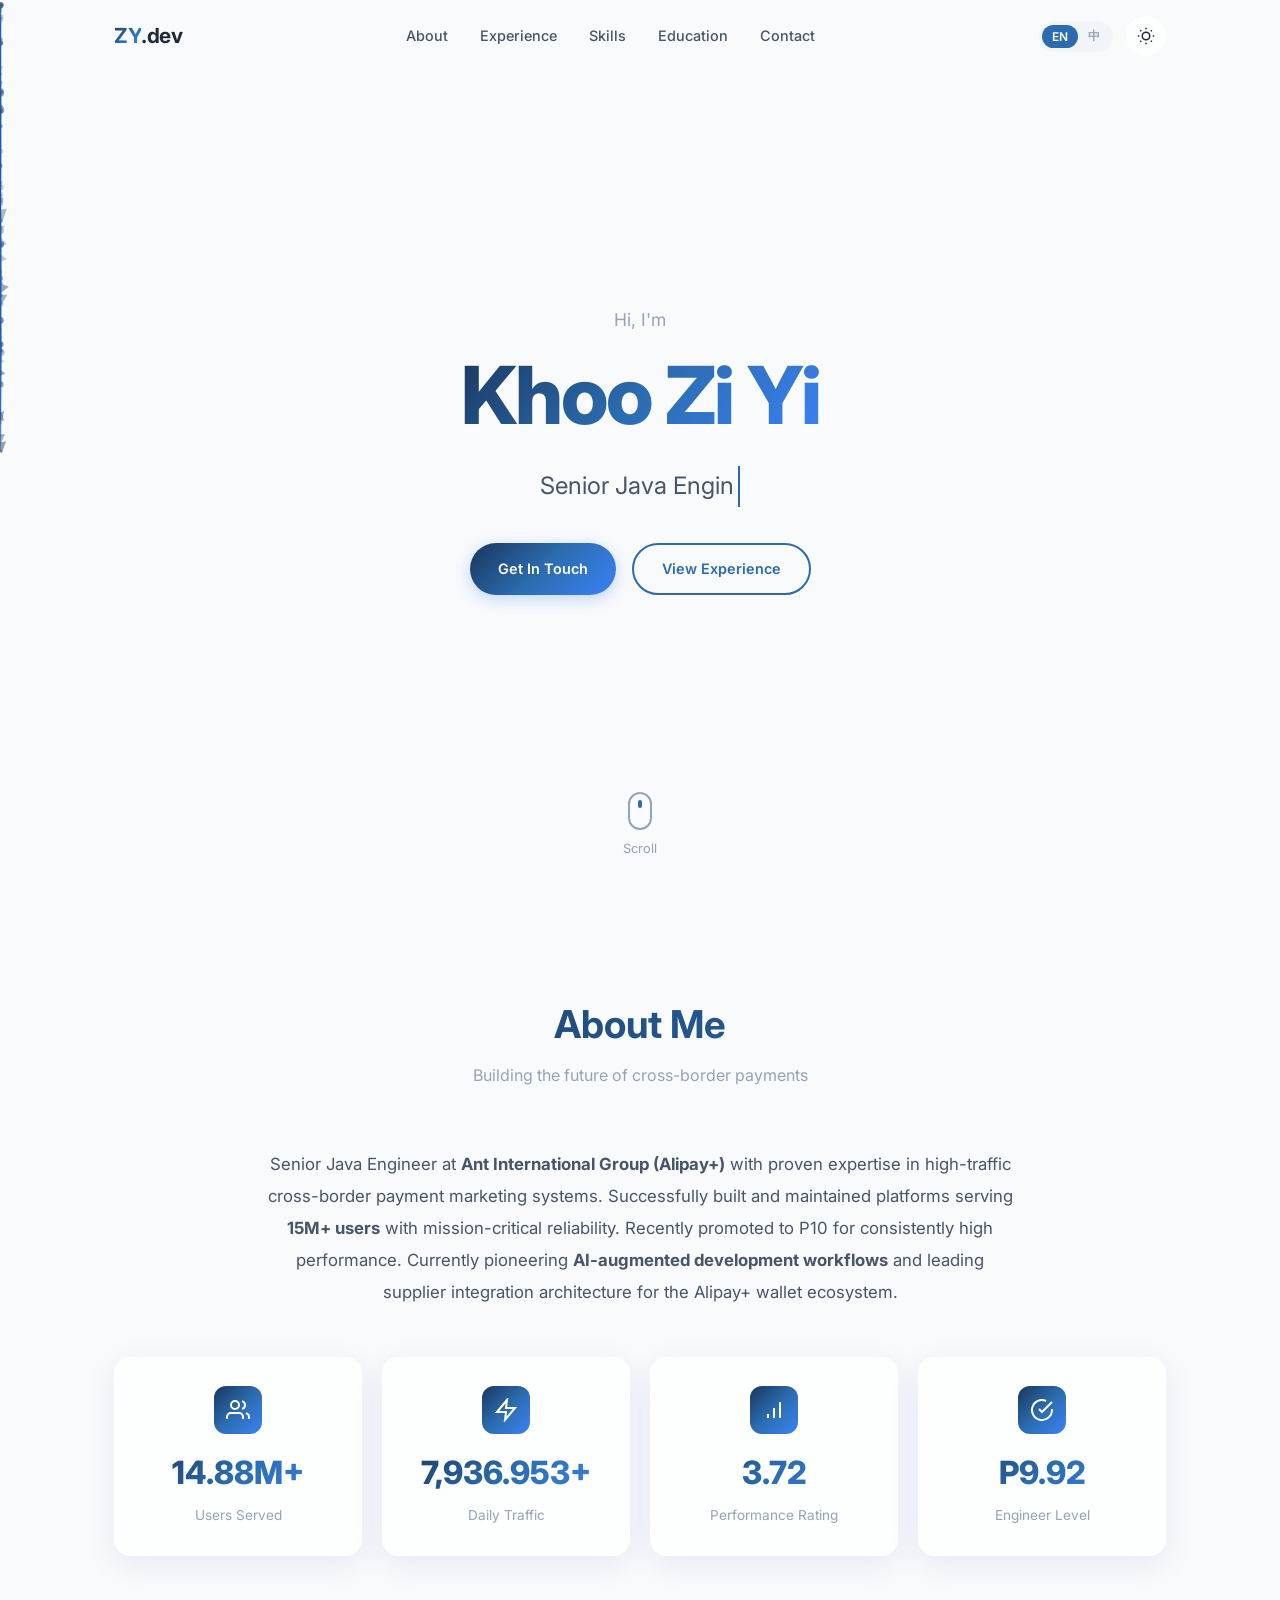
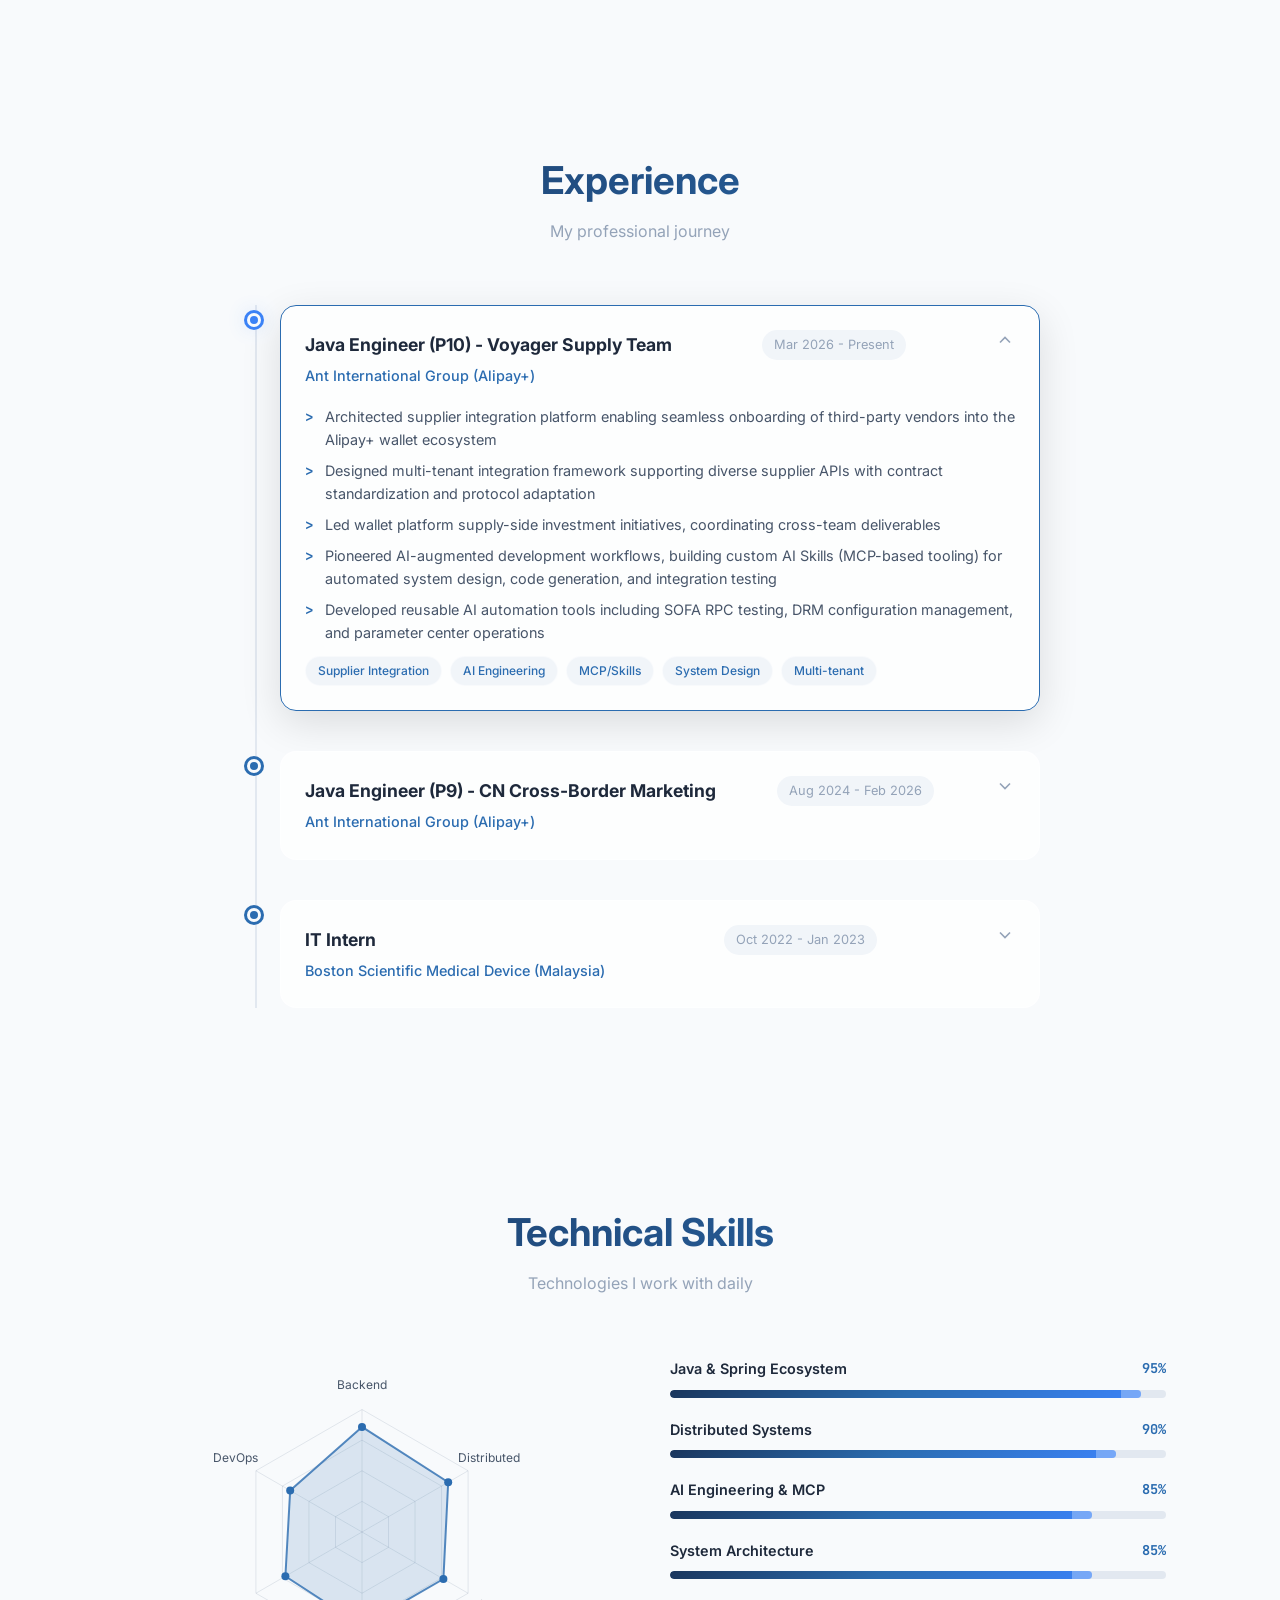
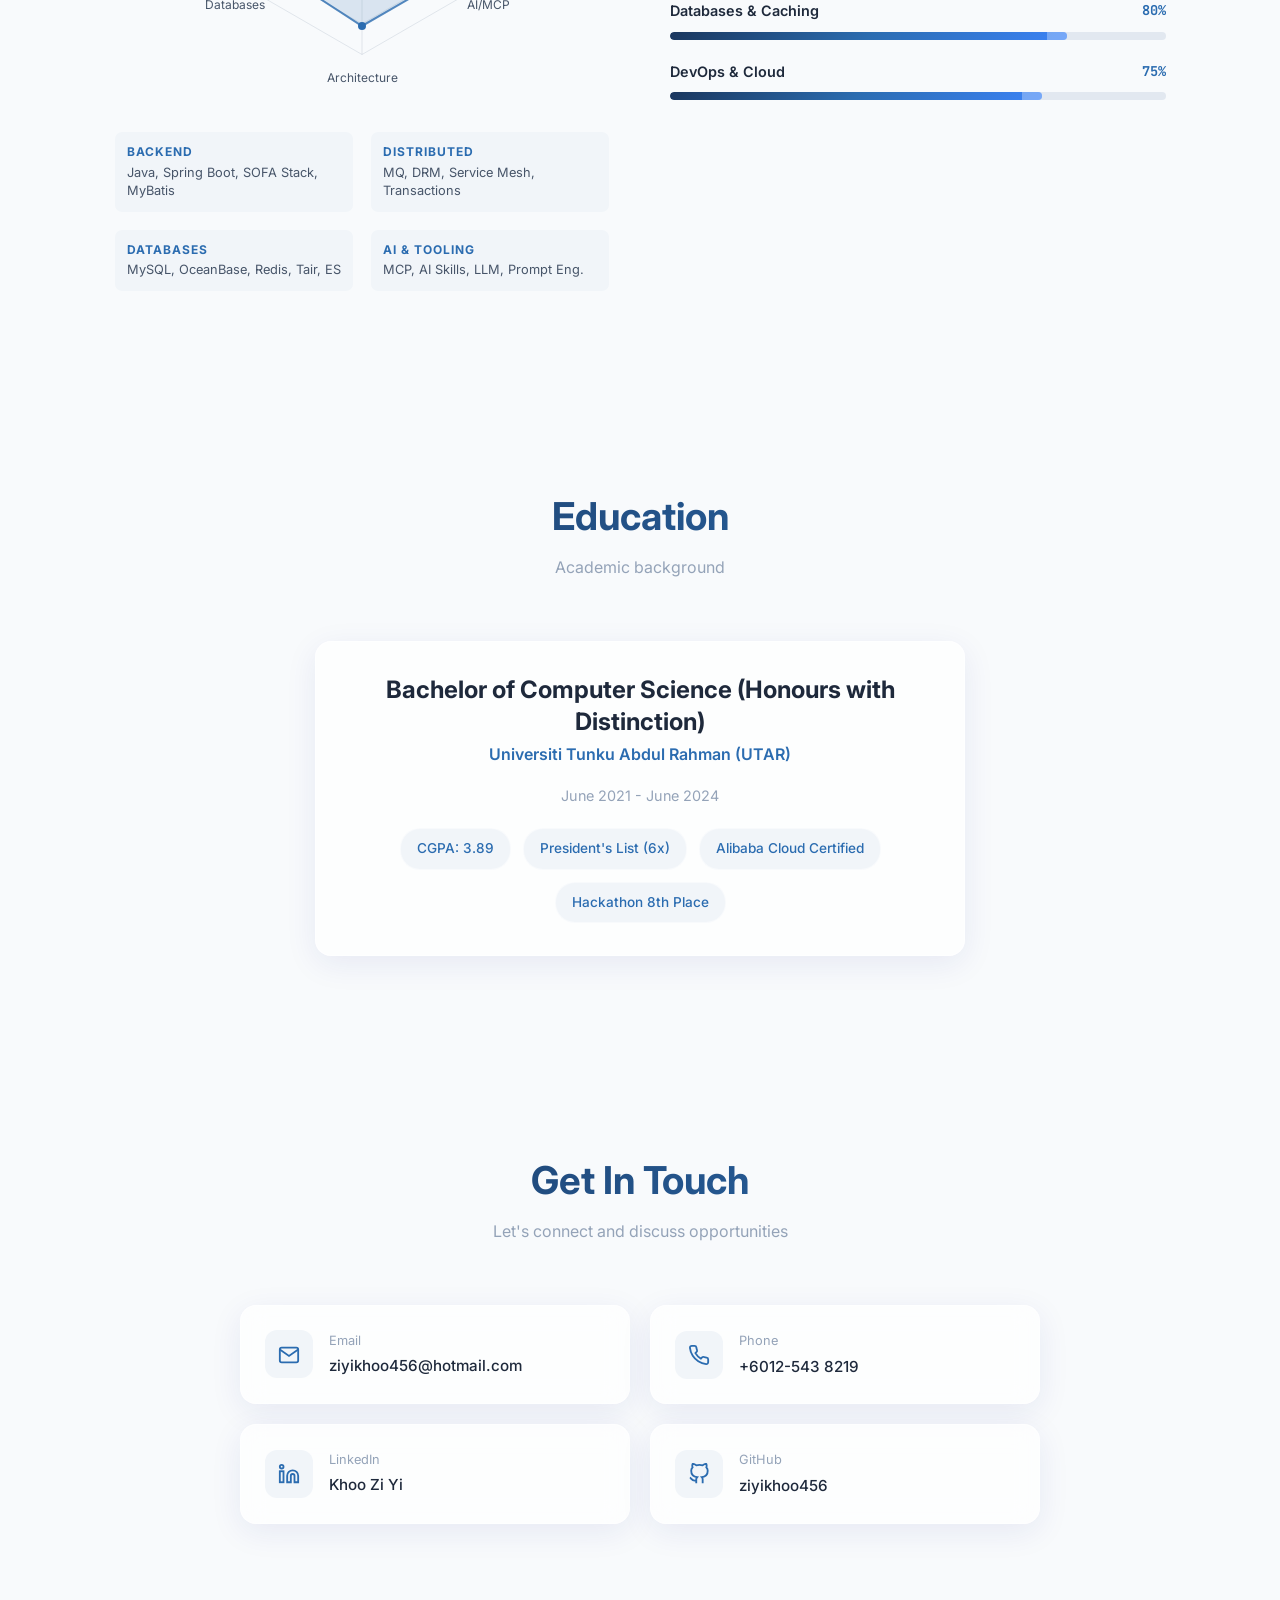
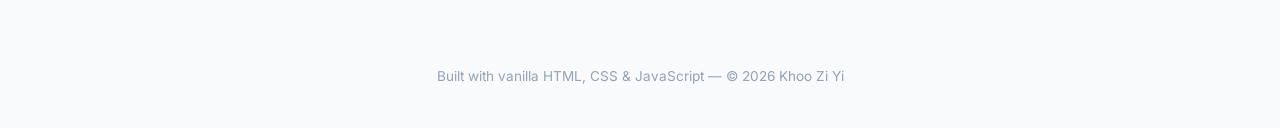
==== index.html @ 7436327e "Initial commit: Interactive portfolio website Fully interactive resume/portfolio site with particle " ====
<!DOCTYPE html>
<html lang="en" data-theme="light">
<head>
    <meta charset="UTF-8">
    <meta name="viewport" content="width=device-width, initial-scale=1.0">
    <meta name="description" content="Khoo Zi Yi - Senior Java Engineer at Ant International Group. Specializing in fintech, cross-border payments, and AI engineering.">
    <meta property="og:title" content="Khoo Zi Yi | Senior Java Engineer">
    <meta property="og:description" content="Portfolio - Fintech, Cross-Border Payments, AI Engineering">
    <title>Khoo Zi Yi | Senior Java Engineer</title>

    <!-- Fonts -->
    <link rel="preconnect" href="https://fonts.googleapis.com">
    <link rel="preconnect" href="https://fonts.gstatic.com" crossorigin>
    <link href="https://fonts.googleapis.com/css2?family=Inter:wght@300;400;500;600;700;800&family=JetBrains+Mono:wght@400;500;700&display=swap" rel="stylesheet">

    <!-- Favicon -->
    <link rel="icon" href="assets/favicon.svg" type="image/svg+xml">

    <!-- Styles -->
    <link rel="stylesheet" href="css/variables.css">
    <link rel="stylesheet" href="css/base.css">
    <link rel="stylesheet" href="css/animations.css">
    <link rel="stylesheet" href="css/layout.css">
    <link rel="stylesheet" href="css/components.css">
    <link rel="stylesheet" href="css/hero.css">
    <link rel="stylesheet" href="css/timeline.css">
    <link rel="stylesheet" href="css/skills.css">
</head>
<body>
    <!-- Navigation -->
    <nav class="nav" id="navbar">
        <div class="nav-inner">
            <a href="#" class="nav-logo"><span>ZY</span>.dev</a>

            <div class="nav-links" id="navLinks">
                <a href="#about" class="nav-link" data-i18n="nav.about">About</a>
                <a href="#experience" class="nav-link" data-i18n="nav.experience">Experience</a>
                <a href="#skills" class="nav-link" data-i18n="nav.skills">Skills</a>
                <a href="#education" class="nav-link" data-i18n="nav.education">Education</a>
                <a href="#contact" class="nav-link" data-i18n="nav.contact">Contact</a>
            </div>

            <div class="nav-controls">
                <!-- Language Toggle -->
                <div class="lang-toggle">
                    <button class="lang-btn active" data-lang="en">EN</button>
                    <button class="lang-btn" data-lang="cn">中</button>
                </div>

                <!-- Theme Toggle -->
                <button class="nav-toggle-btn" id="themeToggle" aria-label="Toggle theme">
                    <svg class="icon-sun" viewBox="0 0 24 24" fill="none" stroke="currentColor" stroke-width="2">
                        <circle cx="12" cy="12" r="5"/>
                        <path d="M12 1v2M12 21v2M4.22 4.22l1.42 1.42M18.36 18.36l1.42 1.42M1 12h2M21 12h2M4.22 19.78l1.42-1.42M18.36 5.64l1.42-1.42"/>
                    </svg>
                    <svg class="icon-moon" viewBox="0 0 24 24" fill="none" stroke="currentColor" stroke-width="2" style="display:none;">
                        <path d="M21 12.79A9 9 0 1 1 11.21 3 7 7 0 0 0 21 12.79z"/>
                    </svg>
                </button>

                <!-- Hamburger -->
                <div class="hamburger" id="hamburger">
                    <span></span>
                    <span></span>
                    <span></span>
                </div>
            </div>
        </div>
    </nav>

    <!-- Mobile Navigation -->
    <div class="mobile-nav" id="mobileNav">
        <a href="#about" class="nav-link" data-i18n="nav.about">About</a>
        <a href="#experience" class="nav-link" data-i18n="nav.experience">Experience</a>
        <a href="#skills" class="nav-link" data-i18n="nav.skills">Skills</a>
        <a href="#education" class="nav-link" data-i18n="nav.education">Education</a>
        <a href="#contact" class="nav-link" data-i18n="nav.contact">Contact</a>
    </div>

    <!-- Hero Section -->
    <section class="hero" id="hero">
        <canvas class="hero-canvas" id="particleCanvas"></canvas>
        <div class="hero-content">
            <p class="hero-greeting" data-i18n="hero.greeting">Hi, I'm</p>
            <h1 class="hero-name" data-i18n="hero.name">Khoo Zi Yi</h1>
            <div class="hero-typing-container">
                <span class="hero-typing" id="typingText"></span>
            </div>
            <div class="hero-cta">
                <a href="#contact" class="btn btn-primary" data-i18n="hero.cta1">Get In Touch</a>
                <a href="#experience" class="btn btn-outline" data-i18n="hero.cta2">View Experience</a>
            </div>
        </div>
        <div class="hero-scroll-indicator">
            <div class="scroll-mouse"></div>
            <span data-i18n="hero.scroll">Scroll</span>
        </div>
    </section>

    <!-- About Section -->
    <section class="section" id="about">
        <div class="container">
            <div class="section-header" data-reveal="fade-up">
                <h2 class="section-title" data-i18n="about.title">About Me</h2>
                <p class="section-subtitle" data-i18n="about.subtitle">Building the future of cross-border payments</p>
            </div>

            <div data-reveal="fade-up" data-reveal-delay="200">
                <p class="summary-text" style="text-align:center; max-width:750px; margin:0 auto 48px; font-size:1.05rem; line-height:1.9;" data-i18n-html="about.summary">
                    Senior Java Engineer at <strong>Ant International Group (Alipay+)</strong> with proven expertise in high-traffic cross-border payment marketing systems. Successfully built and maintained platforms serving <strong>15M+ users</strong> with mission-critical reliability. Recently promoted to P10 for consistently high performance. Currently pioneering <strong>AI-augmented development workflows</strong> and leading supplier integration architecture for the Alipay+ wallet ecosystem.
                </p>
            </div>

            <!-- Counter Cards -->
            <div style="display:grid; grid-template-columns: repeat(auto-fit, minmax(200px, 1fr)); gap:20px;">
                <div class="glass-card counter-card" data-reveal="scale" data-reveal-delay="100">
                    <div class="counter-icon">
                        <svg viewBox="0 0 24 24" fill="none" stroke="currentColor" stroke-width="2"><path d="M17 21v-2a4 4 0 0 0-4-4H5a4 4 0 0 0-4 4v2"/><circle cx="9" cy="7" r="4"/><path d="M23 21v-2a4 4 0 0 0-3-3.87"/><path d="M16 3.13a4 4 0 0 1 0 7.75"/></svg>
                    </div>
                    <div class="counter-value" data-count-to="15" data-count-suffix="M+">0</div>
                    <div class="counter-label" data-i18n="about.counter1">Users Served</div>
                </div>

                <div class="glass-card counter-card" data-reveal="scale" data-reveal-delay="200">
                    <div class="counter-icon">
                        <svg viewBox="0 0 24 24" fill="none" stroke="currentColor" stroke-width="2"><path d="M13 2L3 14h9l-1 8 10-12h-9l1-8z"/></svg>
                    </div>
                    <div class="counter-value" data-count-to="8000" data-count-suffix="+">0</div>
                    <div class="counter-label" data-i18n="about.counter2">Daily Traffic</div>
                </div>

                <div class="glass-card counter-card" data-reveal="scale" data-reveal-delay="300">
                    <div class="counter-icon">
                        <svg viewBox="0 0 24 24" fill="none" stroke="currentColor" stroke-width="2"><path d="M12 20V10"/><path d="M18 20V4"/><path d="M6 20v-4"/></svg>
                    </div>
                    <div class="counter-value" data-count-to="3.75" data-count-suffix="">0</div>
                    <div class="counter-label" data-i18n="about.counter3">Performance Rating</div>
                </div>

                <div class="glass-card counter-card" data-reveal="scale" data-reveal-delay="400">
                    <div class="counter-icon">
                        <svg viewBox="0 0 24 24" fill="none" stroke="currentColor" stroke-width="2"><path d="M22 11.08V12a10 10 0 1 1-5.93-9.14"/><polyline points="22 4 12 14.01 9 11.01"/></svg>
                    </div>
                    <div class="counter-value" data-count-to="10" data-count-suffix="" data-count-prefix="P">0</div>
                    <div class="counter-label" data-i18n="about.counter4">Engineer Level</div>
                </div>
            </div>
        </div>
    </section>

    <!-- Experience Section -->
    <section class="section" id="experience">
        <div class="container">
            <div class="section-header" data-reveal="fade-up">
                <h2 class="section-title" data-i18n="exp.title">Experience</h2>
                <p class="section-subtitle" data-i18n="exp.subtitle">My professional journey</p>
            </div>

            <div class="timeline" data-reveal="fade-up" data-reveal-delay="200">
                <!-- Current Role -->
                <div class="timeline-item current">
                    <div class="timeline-dot"></div>
                    <div class="timeline-card">
                        <div class="timeline-header">
                            <div>
                                <div class="timeline-role" data-i18n="exp.role1.title">Java Engineer (P10) - Voyager Supply Team</div>
                                <div class="timeline-company">Ant International Group (Alipay+)</div>
                            </div>
                            <span class="timeline-date" data-i18n="exp.role1.date">Mar 2026 - Present</span>
                            <svg class="timeline-expand-icon" width="20" height="20" viewBox="0 0 24 24" fill="none" stroke="currentColor" stroke-width="2"><polyline points="6 9 12 15 18 9"/></svg>
                        </div>
                        <div class="timeline-details">
                            <ul data-i18n-html="exp.role1.details">
                                <li>Architected supplier integration platform enabling seamless onboarding of third-party vendors into the Alipay+ wallet ecosystem</li>
                                <li>Designed multi-tenant integration framework supporting diverse supplier APIs with contract standardization and protocol adaptation</li>
                                <li>Led wallet platform supply-side investment initiatives, coordinating cross-team deliverables</li>
                                <li>Pioneered AI-augmented development workflows, building custom AI Skills (MCP-based tooling) for automated system design, code generation, and integration testing</li>
                                <li>Developed reusable AI automation tools including SOFA RPC testing, DRM configuration management, and parameter center operations</li>
                            </ul>
                            <div class="tags-container">
                                <span class="tag">Supplier Integration</span>
                                <span class="tag">AI Engineering</span>
                                <span class="tag">MCP/Skills</span>
                                <span class="tag">System Design</span>
                                <span class="tag">Multi-tenant</span>
                            </div>
                        </div>
                    </div>
                </div>

                <!-- Previous Role -->
                <div class="timeline-item">
                    <div class="timeline-dot"></div>
                    <div class="timeline-card">
                        <div class="timeline-header">
                            <div>
                                <div class="timeline-role" data-i18n="exp.role2.title">Java Engineer (P9) - CN Cross-Border Marketing</div>
                                <div class="timeline-company">Ant International Group (Alipay+)</div>
                            </div>
                            <span class="timeline-date" data-i18n="exp.role2.date">Aug 2024 - Feb 2026</span>
                            <svg class="timeline-expand-icon" width="20" height="20" viewBox="0 0 24 24" fill="none" stroke="currentColor" stroke-width="2"><polyline points="6 9 12 15 18 9"/></svg>
                        </div>
                        <div class="timeline-details">
                            <ul data-i18n-html="exp.role2.details">
                                <li>Built high-traffic cross-border marketing platform serving 15M+ Chinese outbound users with 8,000+ daily traffic</li>
                                <li>Owned end-to-end delivery of per-transaction discount campaigns including referral programs, promotional lottery events, and cumulative spending promotions</li>
                                <li>Designed viral referral system enabling user-to-user invitation with real-time reward distribution and anti-fraud validation</li>
                                <li>Developed campaign management platform for large-scale promotional events (Double 11, CNY) with high concurrency and graceful degradation</li>
                                <li>Built intelligent marketing push system with user segmentation, timing optimization, and A/B testing</li>
                                <li>Achieved performance ratings of 3.5 (2024) and 3.75 (2025), resulting in promotion from P9 to P10</li>
                            </ul>
                            <div class="tags-container">
                                <span class="tag">Cross-Border Payments</span>
                                <span class="tag">Marketing Platform</span>
                                <span class="tag">High Concurrency</span>
                                <span class="tag">Campaign Systems</span>
                                <span class="tag">Push Notification</span>
                            </div>
                        </div>
                    </div>
                </div>

                <!-- Internship -->
                <div class="timeline-item">
                    <div class="timeline-dot"></div>
                    <div class="timeline-card">
                        <div class="timeline-header">
                            <div>
                                <div class="timeline-role" data-i18n="exp.role3.title">IT Intern</div>
                                <div class="timeline-company">Boston Scientific Medical Device (Malaysia)</div>
                            </div>
                            <span class="timeline-date" data-i18n="exp.role3.date">Oct 2022 - Jan 2023</span>
                            <svg class="timeline-expand-icon" width="20" height="20" viewBox="0 0 24 24" fill="none" stroke="currentColor" stroke-width="2"><polyline points="6 9 12 15 18 9"/></svg>
                        </div>
                        <div class="timeline-details">
                            <ul data-i18n-html="exp.role3.details">
                                <li>Conducted WiFi Onsite survey, delivering project 50% ahead of schedule</li>
                                <li>Developed 3 Power Apps (Referral, Survey, Request Tracking) improving operational efficiency by 20-30%</li>
                                <li>Built SharePoint site for Finance department, reducing processing time by 30%</li>
                            </ul>
                            <div class="tags-container">
                                <span class="tag">Power Apps</span>
                                <span class="tag">SharePoint</span>
                                <span class="tag">IT Infrastructure</span>
                            </div>
                        </div>
                    </div>
                </div>
            </div>
        </div>
    </section>

    <!-- Skills Section -->
    <section class="section" id="skills">
        <div class="container">
            <div class="section-header" data-reveal="fade-up">
                <h2 class="section-title" data-i18n="skills.title">Technical Skills</h2>
                <p class="section-subtitle" data-i18n="skills.subtitle">Technologies I work with daily</p>
            </div>

            <div class="skills-container">
                <!-- Radar Chart -->
                <div class="radar-chart-container" data-reveal="fade-right">
                    <canvas class="radar-canvas" id="radarChart"></canvas>
                    <div class="skill-categories">
                        <div class="skill-cat">
                            <h4 data-i18n="skills.cat1.title">Backend</h4>
                            <p data-i18n="skills.cat1.desc">Java, Spring Boot, SOFA Stack, MyBatis</p>
                        </div>
                        <div class="skill-cat">
                            <h4 data-i18n="skills.cat2.title">Distributed</h4>
                            <p data-i18n="skills.cat2.desc">MQ, DRM, Service Mesh, Transactions</p>
                        </div>
                        <div class="skill-cat">
                            <h4 data-i18n="skills.cat3.title">Databases</h4>
                            <p data-i18n="skills.cat3.desc">MySQL, OceanBase, Redis, Tair, ES</p>
                        </div>
                        <div class="skill-cat">
                            <h4 data-i18n="skills.cat4.title">AI & Tooling</h4>
                            <p data-i18n="skills.cat4.desc">MCP, AI Skills, LLM, Prompt Eng.</p>
                        </div>
                    </div>
                </div>

                <!-- Progress Bars -->
                <div class="skills-bars" data-reveal="fade-left">
                    <div class="skill-bar-item">
                        <div class="skill-bar-header">
                            <span class="skill-bar-name" data-i18n="skills.bar1">Java & Spring Ecosystem</span>
                            <span class="skill-bar-percent">95%</span>
                        </div>
                        <div class="skill-bar-track">
                            <div class="skill-bar-fill" data-width="95"></div>
                        </div>
                    </div>
                    <div class="skill-bar-item">
                        <div class="skill-bar-header">
                            <span class="skill-bar-name" data-i18n="skills.bar2">Distributed Systems</span>
                            <span class="skill-bar-percent">90%</span>
                        </div>
                        <div class="skill-bar-track">
                            <div class="skill-bar-fill" data-width="90"></div>
                        </div>
                    </div>
                    <div class="skill-bar-item">
                        <div class="skill-bar-header">
                            <span class="skill-bar-name" data-i18n="skills.bar3">AI Engineering & MCP</span>
                            <span class="skill-bar-percent">85%</span>
                        </div>
                        <div class="skill-bar-track">
                            <div class="skill-bar-fill" data-width="85"></div>
                        </div>
                    </div>
                    <div class="skill-bar-item">
                        <div class="skill-bar-header">
                            <span class="skill-bar-name" data-i18n="skills.bar4">System Architecture</span>
                            <span class="skill-bar-percent">85%</span>
                        </div>
                        <div class="skill-bar-track">
                            <div class="skill-bar-fill" data-width="85"></div>
                        </div>
                    </div>
                    <div class="skill-bar-item">
                        <div class="skill-bar-header">
                            <span class="skill-bar-name" data-i18n="skills.bar5">Databases & Caching</span>
                            <span class="skill-bar-percent">80%</span>
                        </div>
                        <div class="skill-bar-track">
                            <div class="skill-bar-fill" data-width="80"></div>
                        </div>
                    </div>
                    <div class="skill-bar-item">
                        <div class="skill-bar-header">
                            <span class="skill-bar-name" data-i18n="skills.bar6">DevOps & Cloud</span>
                            <span class="skill-bar-percent">75%</span>
                        </div>
                        <div class="skill-bar-track">
                            <div class="skill-bar-fill" data-width="75"></div>
                        </div>
                    </div>
                </div>
            </div>
        </div>
    </section>

    <!-- Education Section -->
    <section class="section" id="education">
        <div class="container">
            <div class="section-header" data-reveal="fade-up">
                <h2 class="section-title" data-i18n="edu.title">Education</h2>
                <p class="section-subtitle" data-i18n="edu.subtitle">Academic background</p>
            </div>

            <div style="max-width:650px; margin:0 auto;" data-reveal="scale" data-reveal-delay="200">
                <div class="glass-card" style="text-align:center;">
                    <h3 style="margin-bottom:4px;" data-i18n="edu.degree">Bachelor of Computer Science (Honours with Distinction)</h3>
                    <p style="color:var(--accent-2); font-weight:600; margin-bottom:16px;" data-i18n="edu.university">Universiti Tunku Abdul Rahman (UTAR)</p>
                    <p style="color:var(--text-muted); font-size:0.9rem; margin-bottom:20px;" data-i18n="edu.duration">June 2021 - June 2024</p>

                    <div style="display:flex; flex-wrap:wrap; gap:12px; justify-content:center;">
                        <div class="tag" style="padding:8px 16px; font-size:0.85rem;">CGPA: 3.89</div>
                        <div class="tag" style="padding:8px 16px; font-size:0.85rem;" data-i18n="edu.badge1">President's List (6x)</div>
                        <div class="tag" style="padding:8px 16px; font-size:0.85rem;" data-i18n="edu.badge2">Alibaba Cloud Certified</div>
                        <div class="tag" style="padding:8px 16px; font-size:0.85rem;" data-i18n="edu.badge3">Hackathon 8th Place</div>
                    </div>
                </div>
            </div>
        </div>
    </section>

    <!-- Contact Section -->
    <section class="section" id="contact">
        <div class="container">
            <div class="section-header" data-reveal="fade-up">
                <h2 class="section-title" data-i18n="contact.title">Get In Touch</h2>
                <p class="section-subtitle" data-i18n="contact.subtitle">Let's connect and discuss opportunities</p>
            </div>

            <div style="display:grid; grid-template-columns: repeat(auto-fit, minmax(260px, 1fr)); gap:20px; max-width:800px; margin:0 auto;">
                <a href="mailto:ziyikhoo456@hotmail.com" class="glass-card contact-card" data-reveal="fade-up" data-reveal-delay="100">
                    <div class="contact-icon">
                        <svg viewBox="0 0 24 24" fill="none" stroke="currentColor" stroke-width="2" width="22" height="22"><path d="M4 4h16c1.1 0 2 .9 2 2v12c0 1.1-.9 2-2 2H4c-1.1 0-2-.9-2-2V6c0-1.1.9-2 2-2z"/><polyline points="22,6 12,13 2,6"/></svg>
                    </div>
                    <div>
                        <div class="contact-label" data-i18n="contact.email.label">Email</div>
                        <div class="contact-value">ziyikhoo456@hotmail.com</div>
                    </div>
                </a>

                <a href="tel:+60125438219" class="glass-card contact-card" data-reveal="fade-up" data-reveal-delay="200">
                    <div class="contact-icon">
                        <svg viewBox="0 0 24 24" fill="none" stroke="currentColor" stroke-width="2" width="22" height="22"><path d="M22 16.92v3a2 2 0 0 1-2.18 2 19.79 19.79 0 0 1-8.63-3.07 19.5 19.5 0 0 1-6-6 19.79 19.79 0 0 1-3.07-8.67A2 2 0 0 1 4.11 2h3a2 2 0 0 1 2 1.72 12.84 12.84 0 0 0 .7 2.81 2 2 0 0 1-.45 2.11L8.09 9.91a16 16 0 0 0 6 6l1.27-1.27a2 2 0 0 1 2.11-.45 12.84 12.84 0 0 0 2.81.7A2 2 0 0 1 22 16.92z"/></svg>
                    </div>
                    <div>
                        <div class="contact-label" data-i18n="contact.phone.label">Phone</div>
                        <div class="contact-value">+6012-543 8219</div>
                    </div>
                </a>

                <a href="https://www.linkedin.com/in/khoo-zi-yi-710572249" target="_blank" class="glass-card contact-card" data-reveal="fade-up" data-reveal-delay="300">
                    <div class="contact-icon">
                        <svg viewBox="0 0 24 24" fill="none" stroke="currentColor" stroke-width="2" width="22" height="22"><path d="M16 8a6 6 0 0 1 6 6v7h-4v-7a2 2 0 0 0-2-2 2 2 0 0 0-2 2v7h-4v-7a6 6 0 0 1 6-6z"/><rect x="2" y="9" width="4" height="12"/><circle cx="4" cy="4" r="2"/></svg>
                    </div>
                    <div>
                        <div class="contact-label">LinkedIn</div>
                        <div class="contact-value">Khoo Zi Yi</div>
                    </div>
                </a>

                <a href="https://github.com/ziyikhoo456" target="_blank" class="glass-card contact-card" data-reveal="fade-up" data-reveal-delay="400">
                    <div class="contact-icon">
                        <svg viewBox="0 0 24 24" fill="none" stroke="currentColor" stroke-width="2" width="22" height="22"><path d="M9 19c-5 1.5-5-2.5-7-3m14 6v-3.87a3.37 3.37 0 0 0-.94-2.61c3.14-.35 6.44-1.54 6.44-7A5.44 5.44 0 0 0 20 4.77 5.07 5.07 0 0 0 19.91 1S18.73.65 16 2.48a13.38 13.38 0 0 0-7 0C6.27.65 5.09 1 5.09 1A5.07 5.07 0 0 0 5 4.77a5.44 5.44 0 0 0-1.5 3.78c0 5.42 3.3 6.61 6.44 7A3.37 3.37 0 0 0 9 18.13V22"/></svg>
                    </div>
                    <div>
                        <div class="contact-label">GitHub</div>
                        <div class="contact-value">ziyikhoo456</div>
                    </div>
                </a>
            </div>
        </div>
    </section>

    <!-- Footer -->
    <footer style="text-align:center; padding:40px 20px; border-top:1px solid var(--glass-border);">
        <p style="font-size:0.85rem; color:var(--text-muted);">
            <span data-i18n="footer.built">Built with vanilla HTML, CSS & JavaScript</span> &mdash; <span data-i18n="footer.copy">&copy; 2026 Khoo Zi Yi</span>
        </p>
    </footer>

    <!-- Scripts -->
    <script type="module" src="js/app.js"></script>
</body>
</html>
---- css/variables.css ----
:root {
  /* Light Theme (default) */
  --bg-primary: #f8fafc;
  --bg-secondary: #ffffff;
  --bg-tertiary: #f1f5f9;
  --text-primary: #1e293b;
  --text-secondary: #475569;
  --text-muted: #94a3b8;
  --accent-1: #1a365d;
  --accent-2: #2b6cb0;
  --accent-3: #3b82f6;
  --accent-gradient: linear-gradient(135deg, #1a365d 0%, #2b6cb0 50%, #3b82f6 100%);
  --accent-glow: rgba(59, 130, 246, 0.3);

  /* Glassmorphism */
  --glass-bg: rgba(255, 255, 255, 0.7);
  --glass-border: rgba(255, 255, 255, 0.5);
  --glass-blur: 12px;
  --glass-shadow: 0 8px 32px rgba(31, 38, 135, 0.08);

  /* Shadows */
  --shadow-sm: 0 1px 3px rgba(0, 0, 0, 0.06);
  --shadow-md: 0 4px 12px rgba(0, 0, 0, 0.08);
  --shadow-lg: 0 12px 40px rgba(0, 0, 0, 0.12);
  --shadow-xl: 0 20px 60px rgba(0, 0, 0, 0.15);

  /* Particles */
  --particle-color: rgba(26, 54, 93, 0.6);
  --particle-line: rgba(43, 108, 176, 0.15);

  /* Spacing */
  --section-padding: 100px;
  --container-width: 1100px;
  --card-radius: 16px;
  --border-radius-sm: 8px;
  --border-radius-lg: 24px;

  /* Typography */
  --font-heading: 'Inter', -apple-system, BlinkMacSystemFont, 'Segoe UI', sans-serif;
  --font-body: 'Inter', -apple-system, BlinkMacSystemFont, 'Segoe UI', sans-serif;
  --font-mono: 'JetBrains Mono', 'Fira Code', monospace;

  /* Transitions */
  --transition-fast: 0.2s ease;
  --transition-normal: 0.3s ease;
  --transition-slow: 0.5s ease;
  --transition-theme: 0.4s cubic-bezier(0.4, 0, 0.2, 1);

  /* Timeline */
  --timeline-line: #e2e8f0;
  --timeline-dot: #2b6cb0;
  --timeline-dot-active: #3b82f6;

  /* Progress bars */
  --bar-bg: #e2e8f0;
  --bar-fill: var(--accent-gradient);
}

[data-theme="dark"] {
  --bg-primary: #0f172a;
  --bg-secondary: #1e293b;
  --bg-tertiary: #334155;
  --text-primary: #f1f5f9;
  --text-secondary: #cbd5e1;
  --text-muted: #64748b;
  --accent-1: #38bdf8;
  --accent-2: #7dd3fc;
  --accent-3: #0ea5e9;
  --accent-gradient: linear-gradient(135deg, #0ea5e9 0%, #38bdf8 50%, #7dd3fc 100%);
  --accent-glow: rgba(56, 189, 248, 0.3);

  /* Glassmorphism - Dark */
  --glass-bg: rgba(30, 41, 59, 0.7);
  --glass-border: rgba(56, 189, 248, 0.15);
  --glass-shadow: 0 8px 32px rgba(0, 0, 0, 0.3);

  /* Shadows - Dark */
  --shadow-sm: 0 1px 3px rgba(0, 0, 0, 0.2);
  --shadow-md: 0 4px 12px rgba(0, 0, 0, 0.3);
  --shadow-lg: 0 12px 40px rgba(0, 0, 0, 0.4);
  --shadow-xl: 0 20px 60px rgba(0, 0, 0, 0.5);

  /* Particles - Dark */
  --particle-color: rgba(56, 189, 248, 0.6);
  --particle-line: rgba(125, 211, 252, 0.12);

  /* Timeline - Dark */
  --timeline-line: #334155;
  --timeline-dot: #38bdf8;
  --timeline-dot-active: #7dd3fc;

  /* Progress bars - Dark */
  --bar-bg: #334155;
}
---- css/base.css ----
/* Reset */
*,
*::before,
*::after {
  margin: 0;
  padding: 0;
  box-sizing: border-box;
}

html {
  scroll-behavior: smooth;
  font-size: 16px;
}

body {
  font-family: var(--font-body);
  background-color: var(--bg-primary);
  color: var(--text-primary);
  line-height: 1.7;
  overflow-x: hidden;
  transition: background-color var(--transition-theme), color var(--transition-theme);
}

a {
  color: var(--accent-2);
  text-decoration: none;
  transition: color var(--transition-fast);
}

a:hover {
  color: var(--accent-3);
}

img {
  max-width: 100%;
  height: auto;
  display: block;
}

button {
  cursor: pointer;
  border: none;
  background: none;
  font-family: inherit;
  font-size: inherit;
}

ul, ol {
  list-style: none;
}

/* Typography */
h1, h2, h3, h4, h5, h6 {
  font-family: var(--font-heading);
  font-weight: 700;
  line-height: 1.3;
  color: var(--text-primary);
  transition: color var(--transition-theme);
}

h1 { font-size: clamp(2.5rem, 5vw, 4rem); }
h2 { font-size: clamp(1.8rem, 3vw, 2.5rem); }
h3 { font-size: clamp(1.2rem, 2vw, 1.5rem); }
h4 { font-size: 1.1rem; }

p {
  color: var(--text-secondary);
  transition: color var(--transition-theme);
}

/* Utilities */
.container {
  width: 100%;
  max-width: var(--container-width);
  margin: 0 auto;
  padding: 0 24px;
}

.section {
  padding: var(--section-padding) 0;
  position: relative;
}

.section-header {
  text-align: center;
  margin-bottom: 60px;
}

.section-title {
  font-size: clamp(1.8rem, 3vw, 2.5rem);
  margin-bottom: 12px;
  background: var(--accent-gradient);
  -webkit-background-clip: text;
  -webkit-text-fill-color: transparent;
  background-clip: text;
}

.section-subtitle {
  font-size: 1rem;
  color: var(--text-muted);
}

.highlight {
  color: var(--accent-2);
  font-weight: 600;
}

/* Selection */
::selection {
  background: var(--accent-3);
  color: #ffffff;
}

/* Scrollbar */
::-webkit-scrollbar {
  width: 8px;
}

::-webkit-scrollbar-track {
  background: var(--bg-primary);
}

::-webkit-scrollbar-thumb {
  background: var(--accent-2);
  border-radius: 4px;
}

::-webkit-scrollbar-thumb:hover {
  background: var(--accent-3);
}

/* Reduced motion */
@media (prefers-reduced-motion: reduce) {
  *,
  *::before,
  *::after {
    animation-duration: 0.01ms !important;
    animation-iteration-count: 1 !important;
    transition-duration: 0.01ms !important;
  }

  html {
    scroll-behavior: auto;
  }
}
---- css/animations.css ----
/* Scroll Reveal Base States */
[data-reveal] {
  opacity: 0;
  transition: opacity 0.8s ease, transform 0.8s ease, filter 0.8s ease;
}

[data-reveal="fade-up"] {
  transform: translateY(40px);
}

[data-reveal="fade-down"] {
  transform: translateY(-40px);
}

[data-reveal="fade-left"] {
  transform: translateX(-40px);
}

[data-reveal="fade-right"] {
  transform: translateX(40px);
}

[data-reveal="scale"] {
  transform: scale(0.9);
}

[data-reveal="blur-in"] {
  filter: blur(8px);
  transform: scale(0.95);
}

/* Revealed State */
[data-reveal].revealed {
  opacity: 1;
  transform: translateY(0) translateX(0) scale(1);
  filter: blur(0);
}

/* Stagger delays */
[data-reveal-delay="100"] { transition-delay: 0.1s; }
[data-reveal-delay="200"] { transition-delay: 0.2s; }
[data-reveal-delay="300"] { transition-delay: 0.3s; }
[data-reveal-delay="400"] { transition-delay: 0.4s; }
[data-reveal-delay="500"] { transition-delay: 0.5s; }
[data-reveal-delay="600"] { transition-delay: 0.6s; }

/* Gradient text shimmer for section titles */
@keyframes gradient-shift {
  0% { background-position: 0% 50%; }
  50% { background-position: 100% 50%; }
  100% { background-position: 0% 50%; }
}

.section-title {
  background-size: 200% auto;
  animation: gradient-shift 4s ease infinite;
}

/* Float animation for decorative elements */
@keyframes float-slow {
  0%, 100% { transform: translateY(0px) rotate(0deg); }
  33% { transform: translateY(-10px) rotate(1deg); }
  66% { transform: translateY(5px) rotate(-1deg); }
}

/* Glow pulse */
@keyframes glow-pulse {
  0%, 100% { box-shadow: 0 0 20px var(--accent-glow); }
  50% { box-shadow: 0 0 40px var(--accent-glow), 0 0 60px var(--accent-glow); }
}

/* Slide in from sides */
@keyframes slide-in-left {
  from { transform: translateX(-100%); opacity: 0; }
  to { transform: translateX(0); opacity: 1; }
}

@keyframes slide-in-right {
  from { transform: translateX(100%); opacity: 0; }
  to { transform: translateX(0); opacity: 1; }
}

/* Counter number animation helper */
@keyframes count-up {
  from { opacity: 0; transform: translateY(10px); }
  to { opacity: 1; transform: translateY(0); }
}
---- css/layout.css ----
/* Navigation */
.nav {
  position: fixed;
  top: 0;
  left: 0;
  right: 0;
  z-index: 1000;
  padding: 16px 0;
  transition: all var(--transition-normal);
}

.nav.scrolled {
  padding: 10px 0;
  background: var(--glass-bg);
  backdrop-filter: blur(var(--glass-blur));
  -webkit-backdrop-filter: blur(var(--glass-blur));
  border-bottom: 1px solid var(--glass-border);
  box-shadow: var(--glass-shadow);
}

.nav-inner {
  display: flex;
  justify-content: space-between;
  align-items: center;
  max-width: var(--container-width);
  margin: 0 auto;
  padding: 0 24px;
}

.nav-logo {
  font-size: 1.3rem;
  font-weight: 700;
  color: var(--text-primary);
  letter-spacing: -0.5px;
}

.nav-logo span {
  background: var(--accent-gradient);
  -webkit-background-clip: text;
  -webkit-text-fill-color: transparent;
  background-clip: text;
}

.nav-links {
  display: flex;
  align-items: center;
  gap: 32px;
}

.nav-link {
  font-size: 0.9rem;
  font-weight: 500;
  color: var(--text-secondary);
  position: relative;
  transition: color var(--transition-fast);
}

.nav-link::after {
  content: '';
  position: absolute;
  bottom: -4px;
  left: 0;
  width: 0;
  height: 2px;
  background: var(--accent-gradient);
  border-radius: 1px;
  transition: width var(--transition-normal);
}

.nav-link:hover,
.nav-link.active {
  color: var(--accent-2);
}

.nav-link:hover::after,
.nav-link.active::after {
  width: 100%;
}

.nav-controls {
  display: flex;
  align-items: center;
  gap: 12px;
}

.nav-toggle-btn {
  width: 40px;
  height: 40px;
  display: flex;
  align-items: center;
  justify-content: center;
  border-radius: 50%;
  background: var(--glass-bg);
  border: 1px solid var(--glass-border);
  color: var(--text-primary);
  transition: all var(--transition-fast);
}

.nav-toggle-btn:hover {
  background: var(--accent-2);
  color: #ffffff;
  transform: scale(1.1);
}

.nav-toggle-btn svg {
  width: 18px;
  height: 18px;
}

/* Hamburger */
.hamburger {
  display: none;
  flex-direction: column;
  gap: 5px;
  width: 24px;
  cursor: pointer;
}

.hamburger span {
  display: block;
  width: 100%;
  height: 2px;
  background: var(--text-primary);
  border-radius: 2px;
  transition: all var(--transition-fast);
}

.hamburger.active span:nth-child(1) {
  transform: rotate(45deg) translate(5px, 5px);
}

.hamburger.active span:nth-child(2) {
  opacity: 0;
}

.hamburger.active span:nth-child(3) {
  transform: rotate(-45deg) translate(5px, -5px);
}

/* Mobile Navigation */
.mobile-nav {
  display: none;
  position: fixed;
  top: 0;
  left: 0;
  right: 0;
  bottom: 0;
  background: var(--glass-bg);
  backdrop-filter: blur(20px);
  -webkit-backdrop-filter: blur(20px);
  z-index: 999;
  flex-direction: column;
  align-items: center;
  justify-content: center;
  gap: 32px;
  opacity: 0;
  pointer-events: none;
  transition: opacity var(--transition-normal);
}

.mobile-nav.active {
  display: flex;
  opacity: 1;
  pointer-events: all;
}

.mobile-nav .nav-link {
  font-size: 1.5rem;
}

/* Responsive */
@media (max-width: 768px) {
  .nav-links {
    display: none;
  }

  .hamburger {
    display: flex;
  }

  .section {
    padding: 60px 0;
  }

  .section-header {
    margin-bottom: 40px;
  }

  .container {
    padding: 0 16px;
  }
}
---- css/components.css ----
/* Glass Card */
.glass-card {
  background: var(--glass-bg);
  backdrop-filter: blur(var(--glass-blur));
  -webkit-backdrop-filter: blur(var(--glass-blur));
  border: 1px solid var(--glass-border);
  border-radius: var(--card-radius);
  box-shadow: var(--glass-shadow);
  padding: 32px;
  transition: all var(--transition-normal);
}

.glass-card:hover {
  transform: translateY(-4px);
  box-shadow: var(--shadow-lg);
  border-color: var(--accent-2);
}

/* Tags / Badges */
.tag {
  display: inline-block;
  padding: 4px 12px;
  font-size: 0.75rem;
  font-weight: 500;
  border-radius: 20px;
  background: var(--bg-tertiary);
  color: var(--accent-2);
  border: 1px solid var(--glass-border);
  transition: all var(--transition-fast);
}

.tag:hover {
  background: var(--accent-2);
  color: #ffffff;
  transform: scale(1.05);
}

.tags-container {
  display: flex;
  flex-wrap: wrap;
  gap: 8px;
  margin-top: 12px;
}

/* Counter Card */
.counter-card {
  text-align: center;
  padding: 28px 20px;
}

.counter-card .counter-icon {
  width: 48px;
  height: 48px;
  margin: 0 auto 12px;
  display: flex;
  align-items: center;
  justify-content: center;
  border-radius: 12px;
  background: var(--accent-gradient);
  color: #ffffff;
}

.counter-card .counter-icon svg {
  width: 24px;
  height: 24px;
}

.counter-value {
  font-size: 2rem;
  font-weight: 800;
  background: var(--accent-gradient);
  -webkit-background-clip: text;
  -webkit-text-fill-color: transparent;
  background-clip: text;
  margin-bottom: 4px;
}

.counter-label {
  font-size: 0.85rem;
  color: var(--text-muted);
}

/* Button */
.btn {
  display: inline-flex;
  align-items: center;
  gap: 8px;
  padding: 12px 28px;
  font-size: 0.9rem;
  font-weight: 600;
  border-radius: 50px;
  transition: all var(--transition-normal);
}

.btn-primary {
  background: var(--accent-gradient);
  color: #ffffff;
  box-shadow: 0 4px 15px var(--accent-glow);
}

.btn-primary:hover {
  transform: translateY(-2px);
  box-shadow: 0 8px 25px var(--accent-glow);
}

.btn-outline {
  border: 2px solid var(--accent-2);
  color: var(--accent-2);
}

.btn-outline:hover {
  background: var(--accent-2);
  color: #ffffff;
  transform: translateY(-2px);
}

/* Contact Card */
.contact-card {
  display: flex;
  align-items: center;
  gap: 16px;
  padding: 24px;
  cursor: pointer;
}

.contact-card .contact-icon {
  width: 48px;
  height: 48px;
  display: flex;
  align-items: center;
  justify-content: center;
  border-radius: 12px;
  background: var(--bg-tertiary);
  color: var(--accent-2);
  transition: all var(--transition-normal);
  flex-shrink: 0;
}

.contact-card:hover .contact-icon {
  background: var(--accent-gradient);
  color: #ffffff;
  transform: rotate(5deg) scale(1.1);
}

.contact-card .contact-label {
  font-size: 0.8rem;
  color: var(--text-muted);
  margin-bottom: 2px;
}

.contact-card .contact-value {
  font-size: 0.95rem;
  font-weight: 500;
  color: var(--text-primary);
}

/* Language Toggle */
.lang-toggle {
  display: flex;
  align-items: center;
  background: var(--bg-tertiary);
  border-radius: 20px;
  padding: 3px;
  border: 1px solid var(--glass-border);
}

.lang-btn {
  padding: 4px 10px;
  font-size: 0.75rem;
  font-weight: 600;
  border-radius: 16px;
  color: var(--text-muted);
  transition: all var(--transition-fast);
}

.lang-btn.active {
  background: var(--accent-2);
  color: #ffffff;
}
---- css/hero.css ----
/* Hero Section */
.hero {
  position: relative;
  min-height: 100vh;
  display: flex;
  align-items: center;
  justify-content: center;
  overflow: hidden;
}

.hero-canvas {
  position: absolute;
  top: 0;
  left: 0;
  width: 100%;
  height: 100%;
  z-index: 0;
}

.hero-content {
  position: relative;
  z-index: 1;
  text-align: center;
  padding: 20px;
}

.hero-greeting {
  font-size: 1.1rem;
  color: var(--text-muted);
  margin-bottom: 8px;
  font-weight: 400;
}

.hero-name {
  font-size: clamp(3rem, 7vw, 5rem);
  font-weight: 800;
  letter-spacing: -2px;
  margin-bottom: 16px;
  background: var(--accent-gradient);
  -webkit-background-clip: text;
  -webkit-text-fill-color: transparent;
  background-clip: text;
}

.hero-typing-container {
  font-size: clamp(1.1rem, 2.5vw, 1.5rem);
  color: var(--text-secondary);
  height: 2em;
  display: flex;
  align-items: center;
  justify-content: center;
  margin-bottom: 32px;
}

.hero-typing {
  border-right: 2px solid var(--accent-2);
  padding-right: 4px;
  animation: cursor-blink 1s step-end infinite;
}

@keyframes cursor-blink {
  0%, 100% { border-color: var(--accent-2); }
  50% { border-color: transparent; }
}

.hero-cta {
  display: flex;
  gap: 16px;
  justify-content: center;
  margin-top: 12px;
}

.hero-scroll-indicator {
  position: absolute;
  bottom: 40px;
  left: 50%;
  transform: translateX(-50%);
  z-index: 1;
  display: flex;
  flex-direction: column;
  align-items: center;
  gap: 8px;
  color: var(--text-muted);
  font-size: 0.8rem;
  animation: float 3s ease-in-out infinite;
}

.hero-scroll-indicator .scroll-mouse {
  width: 24px;
  height: 38px;
  border: 2px solid var(--text-muted);
  border-radius: 12px;
  position: relative;
}

.hero-scroll-indicator .scroll-mouse::after {
  content: '';
  position: absolute;
  top: 6px;
  left: 50%;
  transform: translateX(-50%);
  width: 4px;
  height: 8px;
  background: var(--accent-2);
  border-radius: 2px;
  animation: scroll-dot 2s ease-in-out infinite;
}

@keyframes float {
  0%, 100% { transform: translateX(-50%) translateY(0); }
  50% { transform: translateX(-50%) translateY(-8px); }
}

@keyframes scroll-dot {
  0%, 100% { opacity: 1; top: 6px; }
  50% { opacity: 0.3; top: 18px; }
}

@media (max-width: 768px) {
  .hero-name {
    letter-spacing: -1px;
  }
  .hero-cta {
    flex-direction: column;
    align-items: center;
  }
  .hero-scroll-indicator {
    bottom: 24px;
  }
}
---- css/timeline.css ----
/* Timeline */
.timeline {
  position: relative;
  max-width: 800px;
  margin: 0 auto;
  padding-left: 40px;
}

.timeline::before {
  content: '';
  position: absolute;
  top: 0;
  left: 15px;
  width: 2px;
  height: 100%;
  background: var(--timeline-line);
  transform-origin: top;
  transition: background var(--transition-theme);
}

.timeline-item {
  position: relative;
  margin-bottom: 40px;
}

.timeline-item:last-child {
  margin-bottom: 0;
}

.timeline-dot {
  position: absolute;
  left: -33px;
  top: 8px;
  width: 14px;
  height: 14px;
  border-radius: 50%;
  background: var(--timeline-dot);
  border: 3px solid var(--bg-primary);
  box-shadow: 0 0 0 3px var(--timeline-dot);
  transition: all var(--transition-normal);
  z-index: 1;
}

.timeline-item.current .timeline-dot {
  background: var(--timeline-dot-active);
  box-shadow: 0 0 0 3px var(--timeline-dot-active), 0 0 20px var(--accent-glow);
  animation: pulse-dot 2s ease-in-out infinite;
}

@keyframes pulse-dot {
  0%, 100% { box-shadow: 0 0 0 3px var(--timeline-dot-active), 0 0 20px var(--accent-glow); }
  50% { box-shadow: 0 0 0 6px var(--timeline-dot-active), 0 0 30px var(--accent-glow); }
}

.timeline-card {
  background: var(--glass-bg);
  backdrop-filter: blur(var(--glass-blur));
  -webkit-backdrop-filter: blur(var(--glass-blur));
  border: 1px solid var(--glass-border);
  border-radius: var(--card-radius);
  padding: 24px;
  cursor: pointer;
  transition: all var(--transition-normal);
}

.timeline-card:hover {
  border-color: var(--accent-2);
  box-shadow: var(--shadow-md);
  transform: translateX(4px);
}

.timeline-card.expanded {
  border-color: var(--accent-2);
  box-shadow: var(--shadow-lg);
}

.timeline-header {
  display: flex;
  justify-content: space-between;
  align-items: flex-start;
  gap: 12px;
}

.timeline-role {
  font-size: 1.1rem;
  font-weight: 700;
  color: var(--text-primary);
  margin-bottom: 4px;
}

.timeline-company {
  font-size: 0.9rem;
  color: var(--accent-2);
  font-weight: 500;
}

.timeline-date {
  font-size: 0.8rem;
  color: var(--text-muted);
  white-space: nowrap;
  padding: 4px 12px;
  background: var(--bg-tertiary);
  border-radius: 20px;
  flex-shrink: 0;
}

.timeline-expand-icon {
  color: var(--text-muted);
  transition: transform var(--transition-normal);
  flex-shrink: 0;
}

.timeline-card.expanded .timeline-expand-icon {
  transform: rotate(180deg);
}

.timeline-details {
  max-height: 0;
  overflow: hidden;
  transition: max-height 0.5s cubic-bezier(0.4, 0, 0.2, 1), padding 0.3s ease;
  padding-top: 0;
}

.timeline-card.expanded .timeline-details {
  max-height: 600px;
  padding-top: 16px;
}

.timeline-details ul {
  padding: 0;
}

.timeline-details li {
  font-size: 0.9rem;
  color: var(--text-secondary);
  padding-left: 20px;
  position: relative;
  margin-bottom: 8px;
  line-height: 1.6;
}

.timeline-details li::before {
  content: '>';
  position: absolute;
  left: 0;
  color: var(--accent-2);
  font-weight: bold;
  font-family: var(--font-mono);
}

@media (max-width: 768px) {
  .timeline {
    padding-left: 30px;
  }
  .timeline::before {
    left: 10px;
  }
  .timeline-dot {
    left: -27px;
    width: 12px;
    height: 12px;
  }
  .timeline-header {
    flex-direction: column;
    gap: 8px;
  }
  .timeline-card {
    padding: 20px;
  }
}
---- css/skills.css ----
/* Skills Section */
.skills-container {
  display: grid;
  grid-template-columns: 1fr 1fr;
  gap: 60px;
  align-items: start;
}

/* Radar Chart */
.radar-chart-container {
  display: flex;
  flex-direction: column;
  align-items: center;
}

.radar-canvas {
  width: 100%;
  max-width: 350px;
  aspect-ratio: 1;
}

/* Progress Bars */
.skills-bars {
  display: flex;
  flex-direction: column;
  gap: 20px;
}

.skill-bar-item {
  width: 100%;
}

.skill-bar-header {
  display: flex;
  justify-content: space-between;
  margin-bottom: 8px;
}

.skill-bar-name {
  font-size: 0.9rem;
  font-weight: 600;
  color: var(--text-primary);
}

.skill-bar-percent {
  font-size: 0.85rem;
  font-weight: 700;
  color: var(--accent-2);
  font-family: var(--font-mono);
}

.skill-bar-track {
  width: 100%;
  height: 8px;
  background: var(--bar-bg);
  border-radius: 4px;
  overflow: hidden;
  position: relative;
}

.skill-bar-fill {
  height: 100%;
  background: var(--accent-gradient);
  border-radius: 4px;
  width: 0%;
  transition: width 1.5s cubic-bezier(0.4, 0, 0.2, 1);
  position: relative;
}

.skill-bar-fill.animated {
  /* Width set by JS */
}

.skill-bar-fill::after {
  content: '';
  position: absolute;
  top: 0;
  right: 0;
  width: 20px;
  height: 100%;
  background: rgba(255, 255, 255, 0.3);
  border-radius: 0 4px 4px 0;
}

/* Skill categories below radar */
.skill-categories {
  display: grid;
  grid-template-columns: 1fr 1fr;
  gap: 16px;
  margin-top: 24px;
  width: 100%;
}

.skill-cat {
  padding: 12px;
  background: var(--bg-tertiary);
  border-radius: var(--border-radius-sm);
  border: 1px solid var(--glass-border);
  transition: all var(--transition-fast);
}

.skill-cat:hover {
  border-color: var(--accent-2);
  transform: translateY(-2px);
}

.skill-cat h4 {
  font-size: 0.75rem;
  text-transform: uppercase;
  letter-spacing: 1px;
  color: var(--accent-2);
  margin-bottom: 4px;
}

.skill-cat p {
  font-size: 0.8rem;
  color: var(--text-secondary);
  line-height: 1.4;
}

@media (max-width: 768px) {
  .skills-container {
    grid-template-columns: 1fr;
    gap: 40px;
  }
  .radar-canvas {
    max-width: 280px;
  }
  .skill-categories {
    grid-template-columns: 1fr;
  }
}
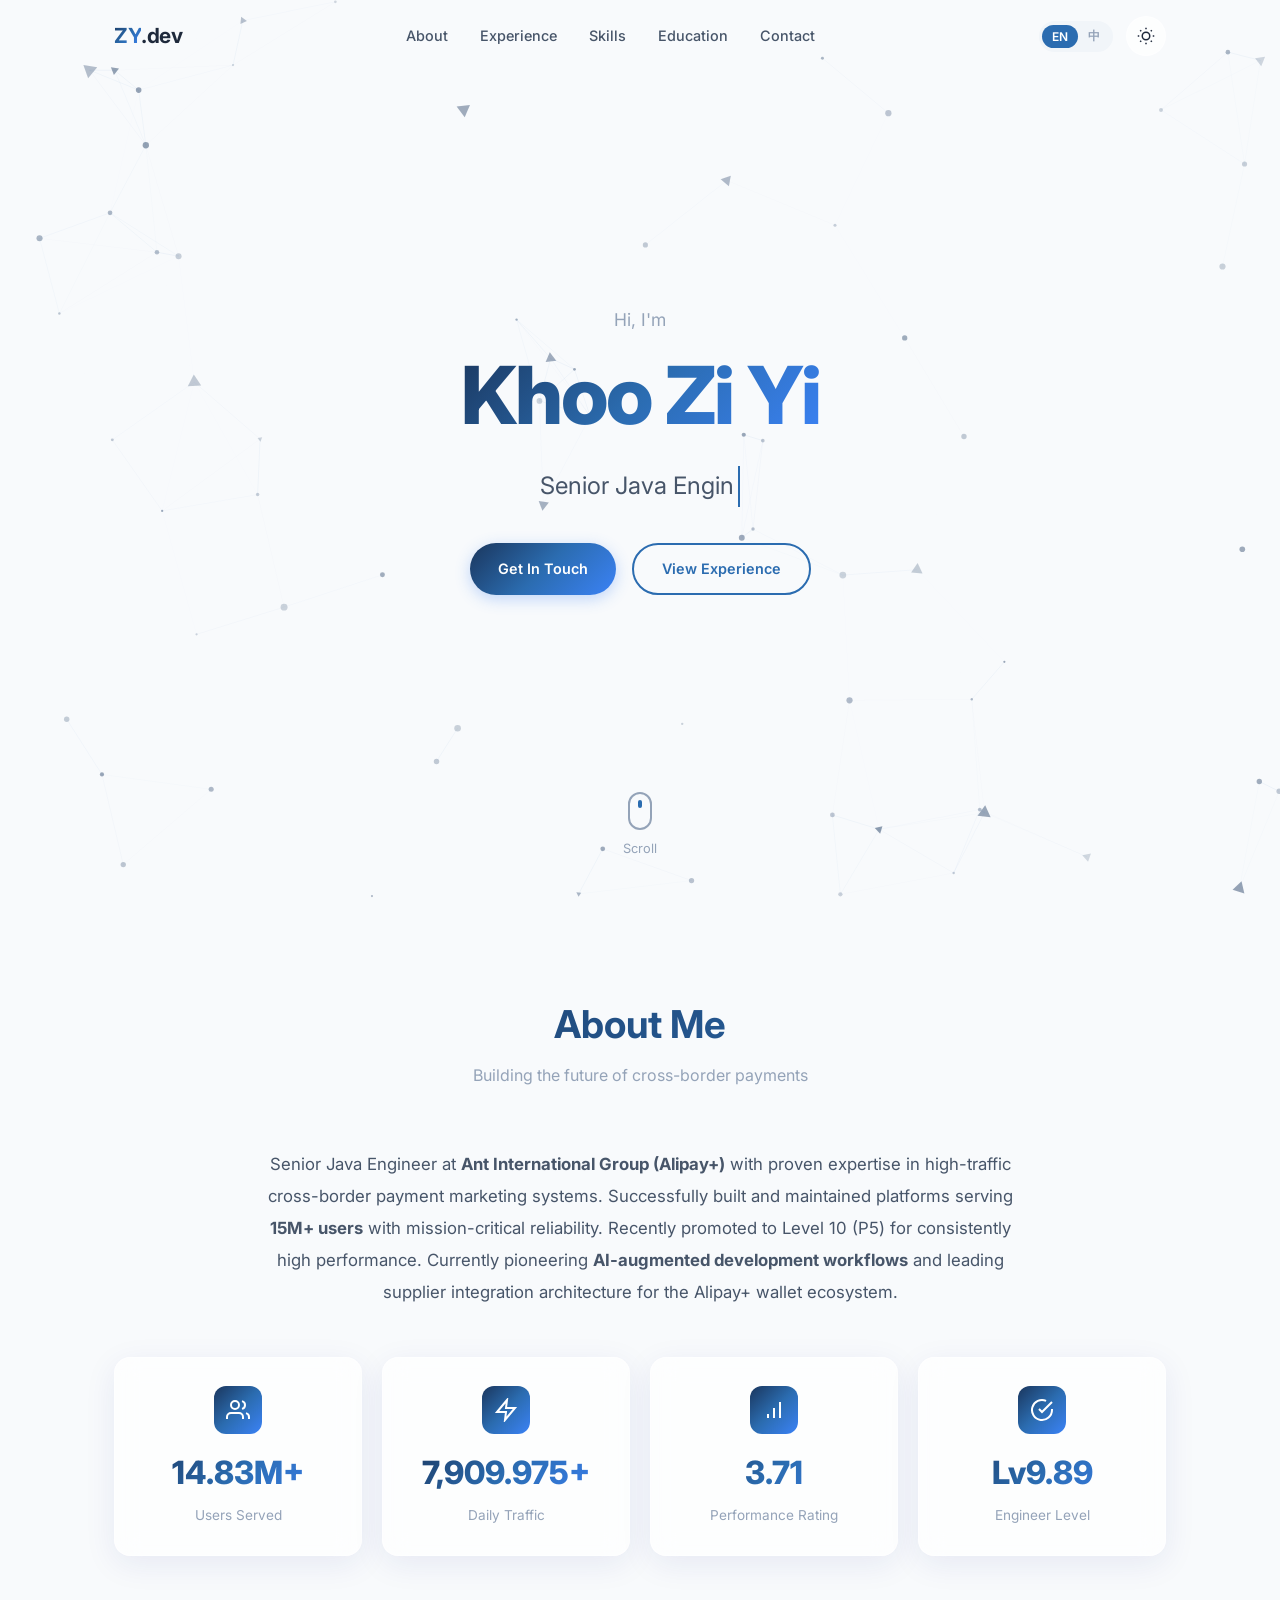
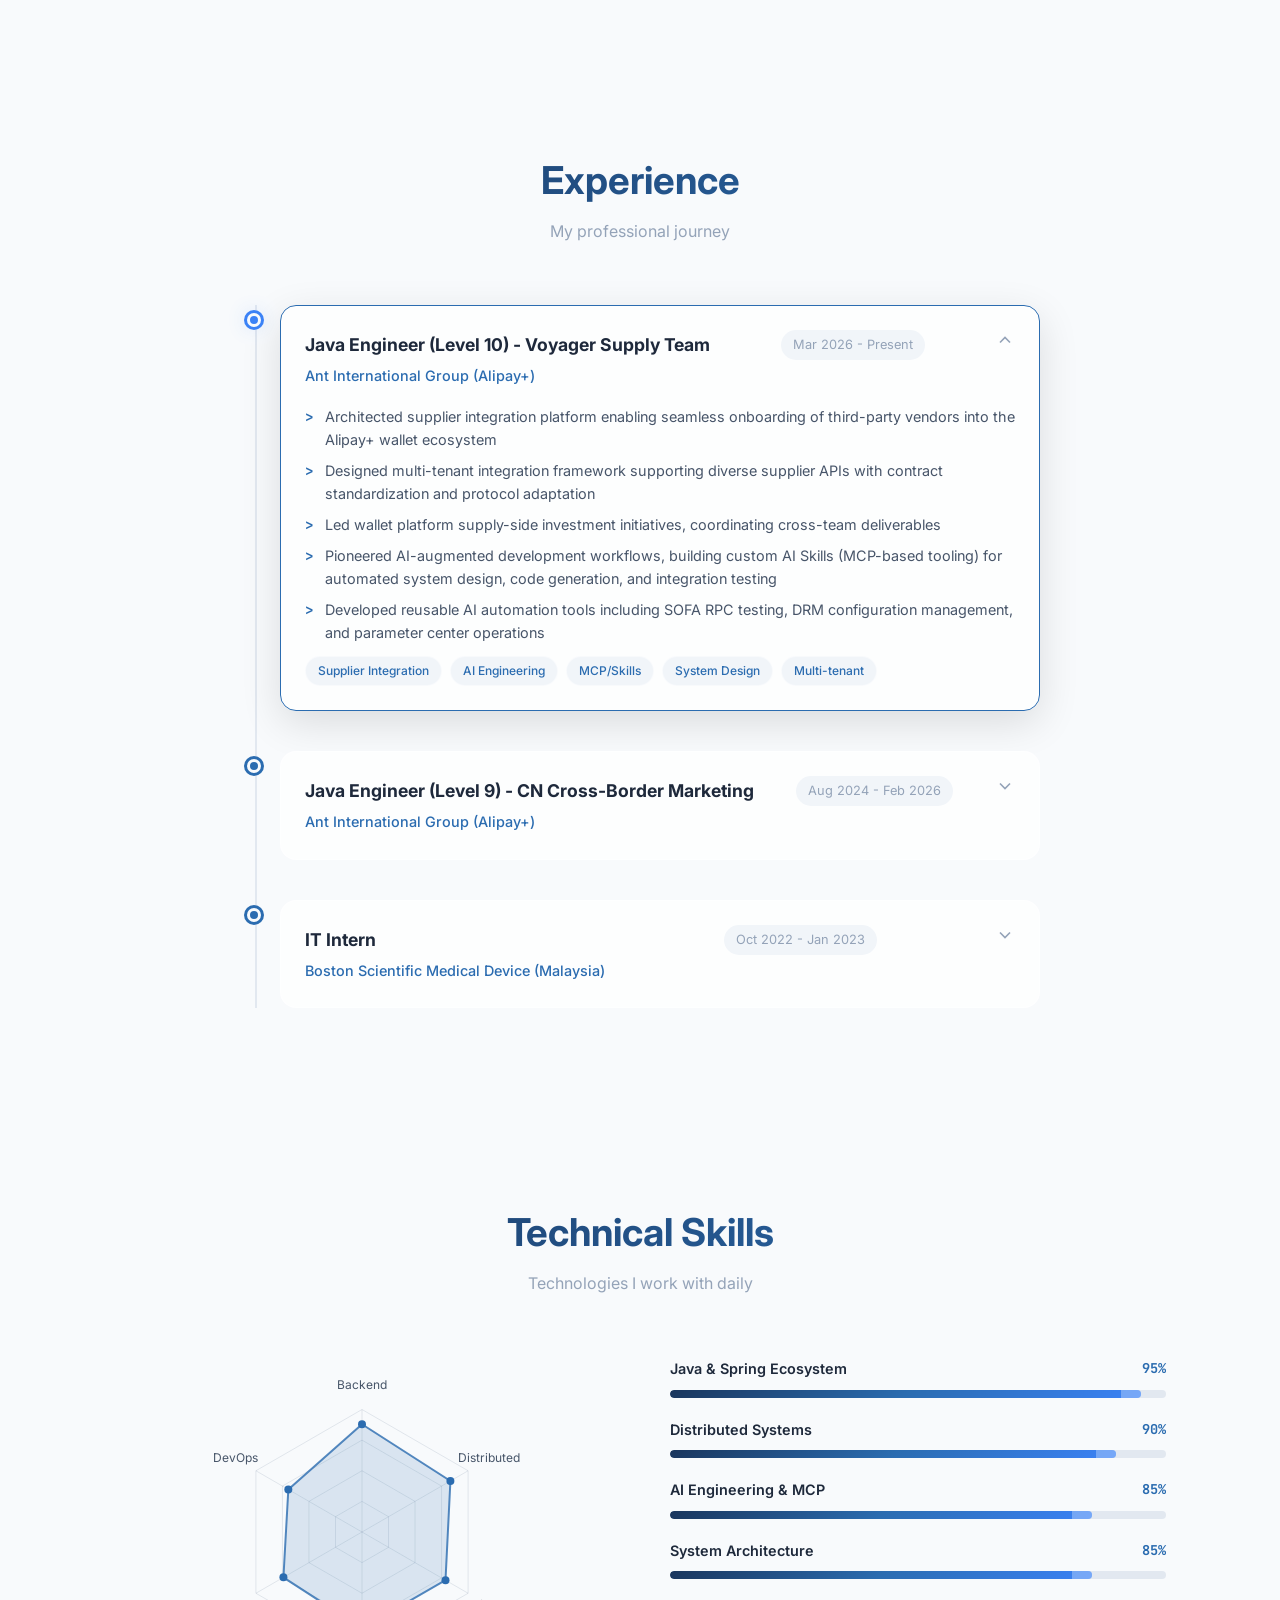
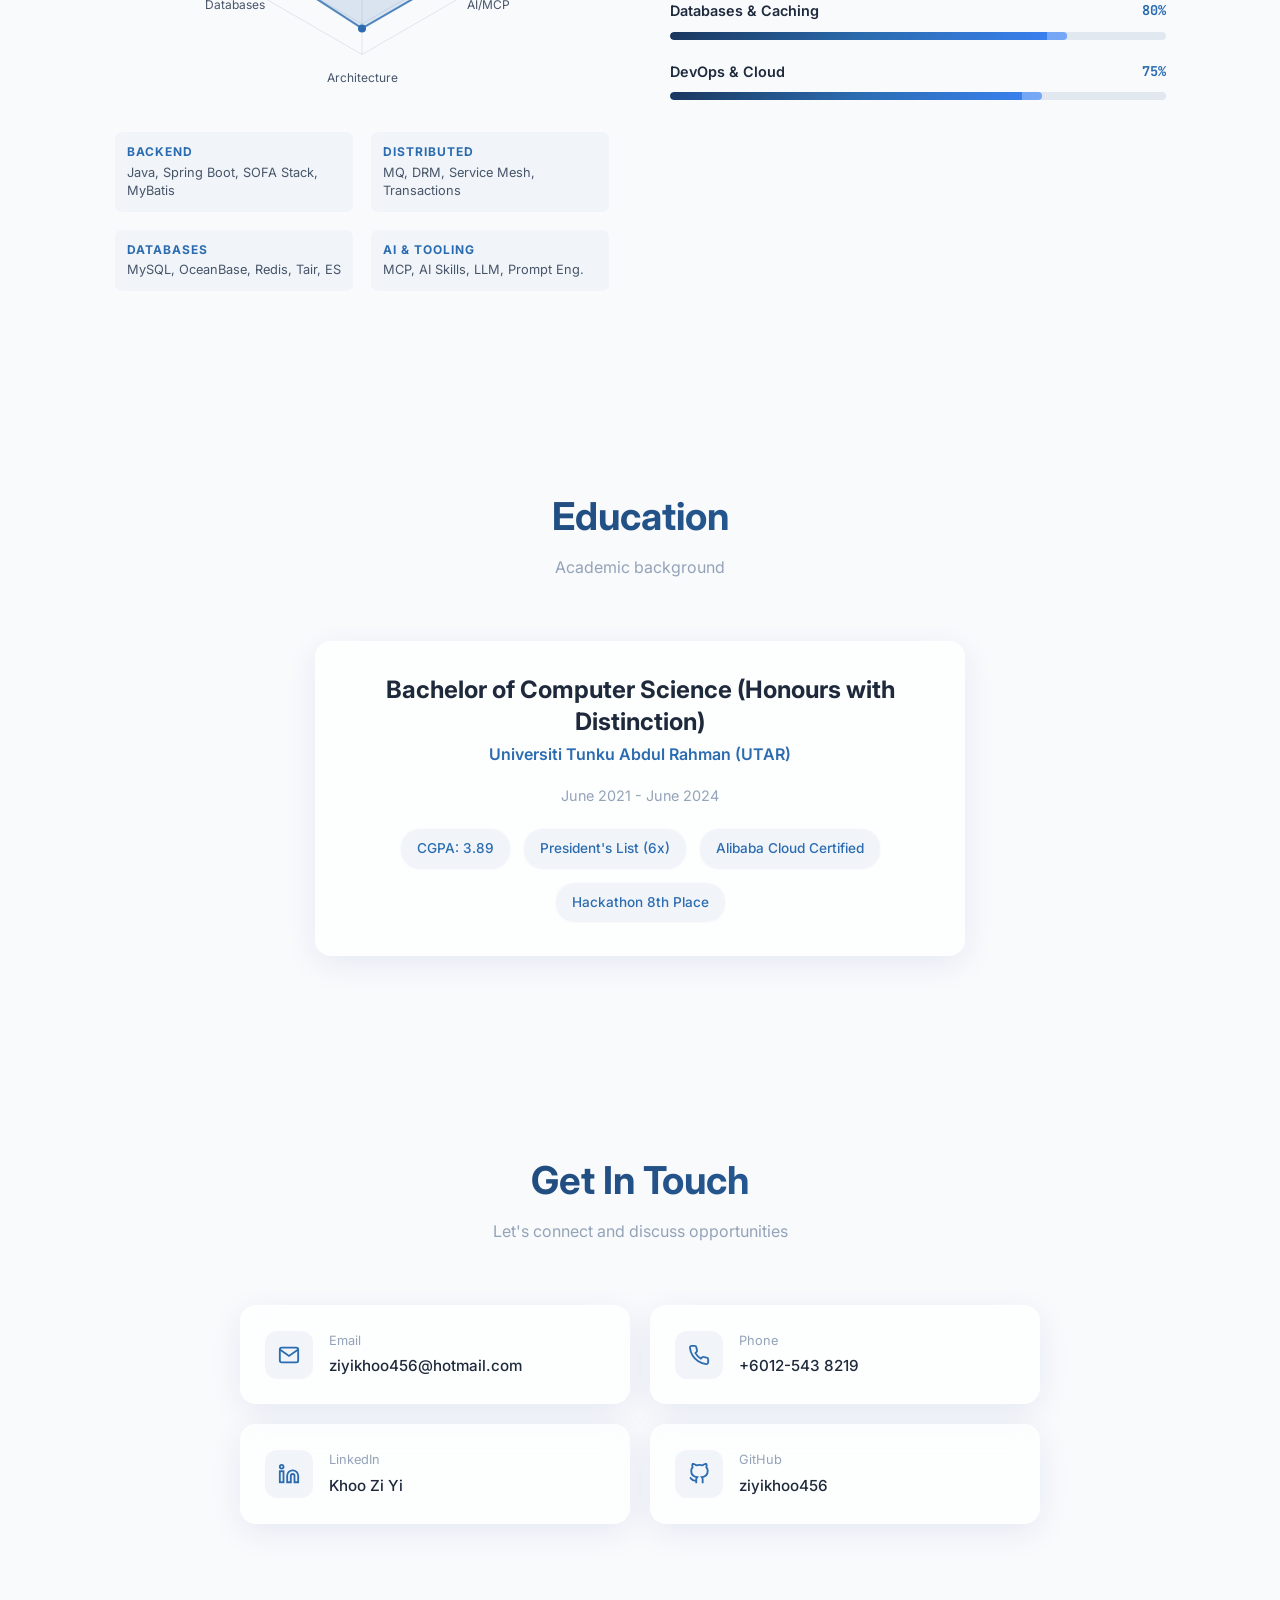
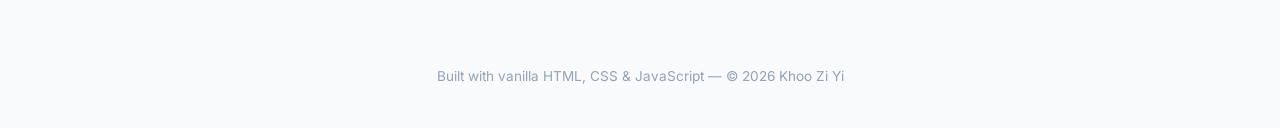
==== commit 1ed3c91f: "Fix level system: P9/P10 → Level 9/Level 10 (P5) Ant International Malaysia uses a Level system wher" ====
--- a/index.html
+++ b/index.html
@@ -107,7 +107,7 @@
 
             <div data-reveal="fade-up" data-reveal-delay="200">
                 <p class="summary-text" style="text-align:center; max-width:750px; margin:0 auto 48px; font-size:1.05rem; line-height:1.9;" data-i18n-html="about.summary">
-                    Senior Java Engineer at <strong>Ant International Group (Alipay+)</strong> with proven expertise in high-traffic cross-border payment marketing systems. Successfully built and maintained platforms serving <strong>15M+ users</strong> with mission-critical reliability. Recently promoted to P10 for consistently high performance. Currently pioneering <strong>AI-augmented development workflows</strong> and leading supplier integration architecture for the Alipay+ wallet ecosystem.
+                    Senior Java Engineer at <strong>Ant International Group (Alipay+)</strong> with proven expertise in high-traffic cross-border payment marketing systems. Successfully built and maintained platforms serving <strong>15M+ users</strong> with mission-critical reliability. Recently promoted to Level 10 (P5) for consistently high performance. Currently pioneering <strong>AI-augmented development workflows</strong> and leading supplier integration architecture for the Alipay+ wallet ecosystem.
                 </p>
             </div>
 
@@ -141,7 +141,7 @@
                     <div class="counter-icon">
                         <svg viewBox="0 0 24 24" fill="none" stroke="currentColor" stroke-width="2"><path d="M22 11.08V12a10 10 0 1 1-5.93-9.14"/><polyline points="22 4 12 14.01 9 11.01"/></svg>
                     </div>
-                    <div class="counter-value" data-count-to="10" data-count-suffix="" data-count-prefix="P">0</div>
+                    <div class="counter-value" data-count-to="10" data-count-suffix="" data-count-prefix="Lv">0</div>
                     <div class="counter-label" data-i18n="about.counter4">Engineer Level</div>
                 </div>
             </div>
@@ -163,7 +163,7 @@
                     <div class="timeline-card">
                         <div class="timeline-header">
                             <div>
-                                <div class="timeline-role" data-i18n="exp.role1.title">Java Engineer (P10) - Voyager Supply Team</div>
+                                <div class="timeline-role" data-i18n="exp.role1.title">Java Engineer (Level 10) - Voyager Supply Team</div>
                                 <div class="timeline-company">Ant International Group (Alipay+)</div>
                             </div>
                             <span class="timeline-date" data-i18n="exp.role1.date">Mar 2026 - Present</span>
@@ -194,7 +194,7 @@
                     <div class="timeline-card">
                         <div class="timeline-header">
                             <div>
-                                <div class="timeline-role" data-i18n="exp.role2.title">Java Engineer (P9) - CN Cross-Border Marketing</div>
+                                <div class="timeline-role" data-i18n="exp.role2.title">Java Engineer (Level 9) - CN Cross-Border Marketing</div>
                                 <div class="timeline-company">Ant International Group (Alipay+)</div>
                             </div>
                             <span class="timeline-date" data-i18n="exp.role2.date">Aug 2024 - Feb 2026</span>
@@ -207,7 +207,7 @@
                                 <li>Designed viral referral system enabling user-to-user invitation with real-time reward distribution and anti-fraud validation</li>
                                 <li>Developed campaign management platform for large-scale promotional events (Double 11, CNY) with high concurrency and graceful degradation</li>
                                 <li>Built intelligent marketing push system with user segmentation, timing optimization, and A/B testing</li>
-                                <li>Achieved performance ratings of 3.5 (2024) and 3.75 (2025), resulting in promotion from P9 to P10</li>
+                                <li>Achieved performance ratings of 3.5 (2024) and 3.75 (2025), resulting in promotion from Level 9 to Level 10</li>
                             </ul>
                             <div class="tags-container">
                                 <span class="tag">Cross-Border Payments</span>
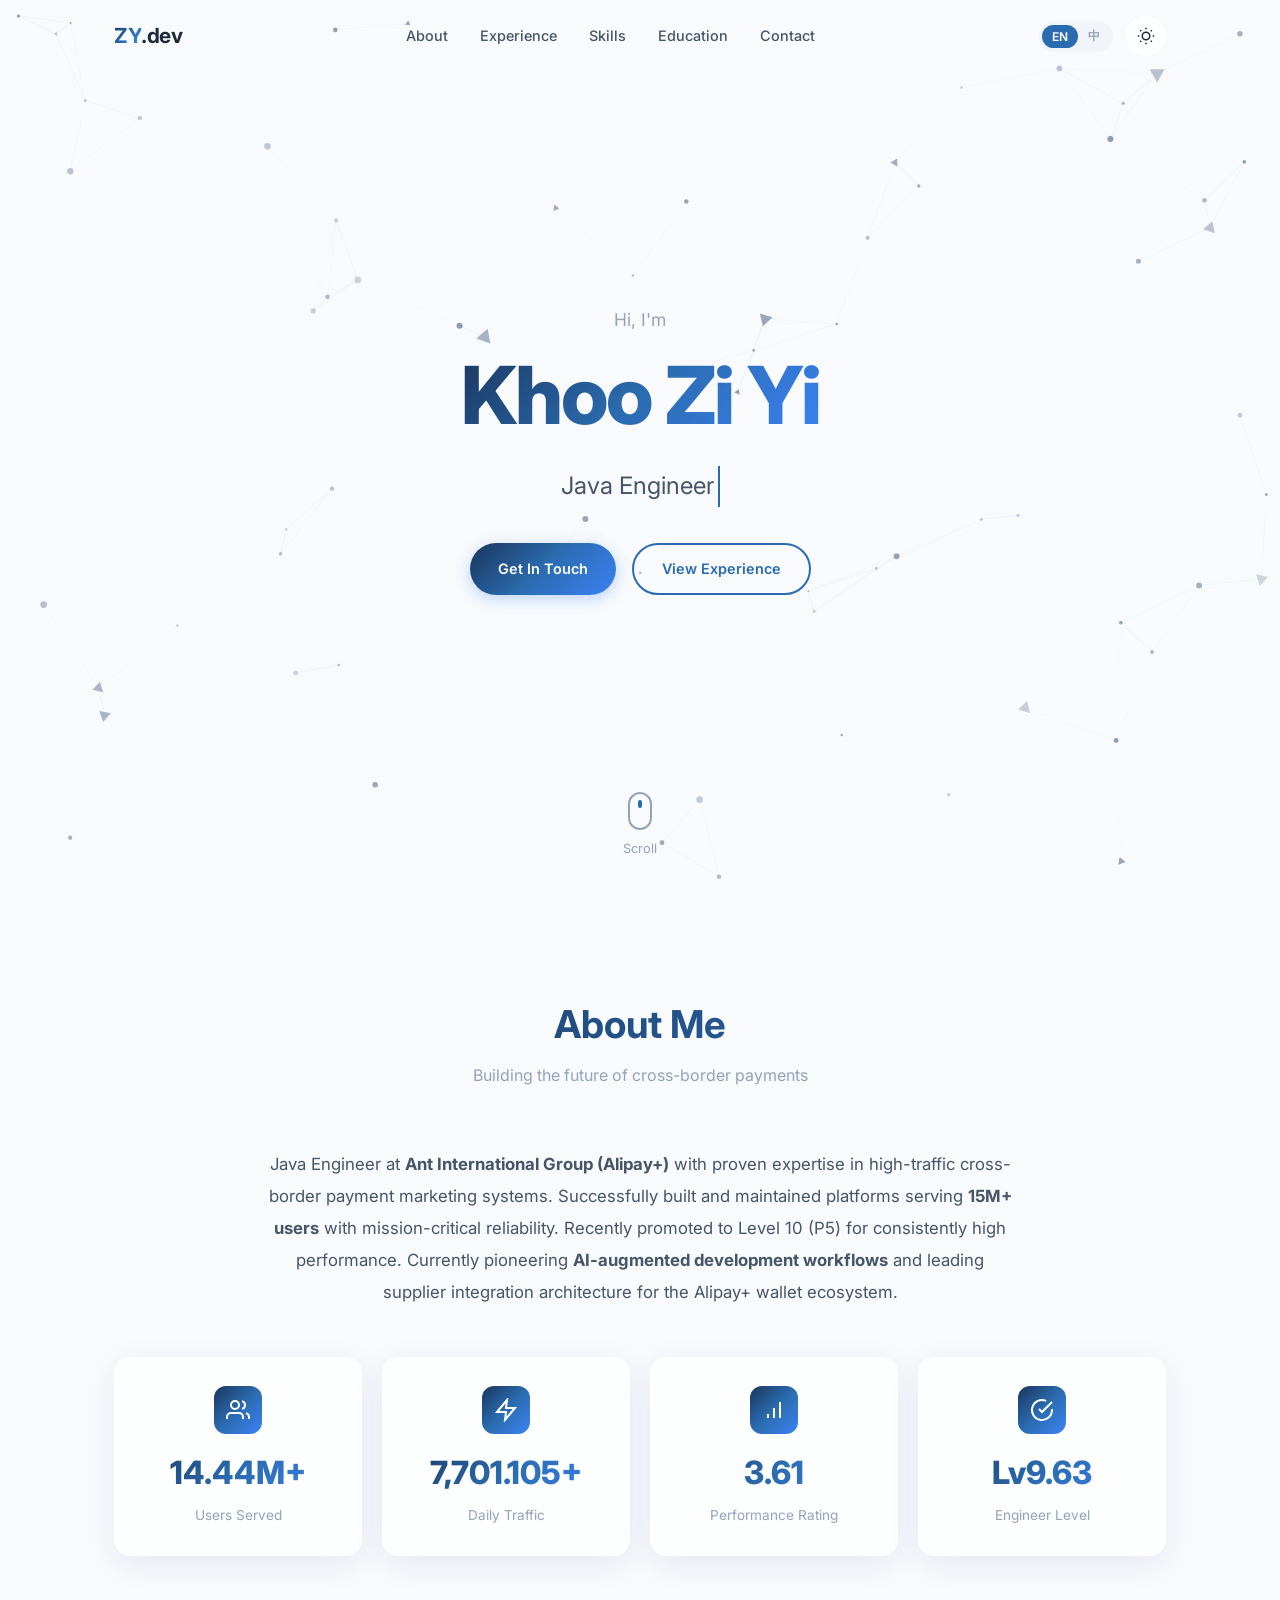
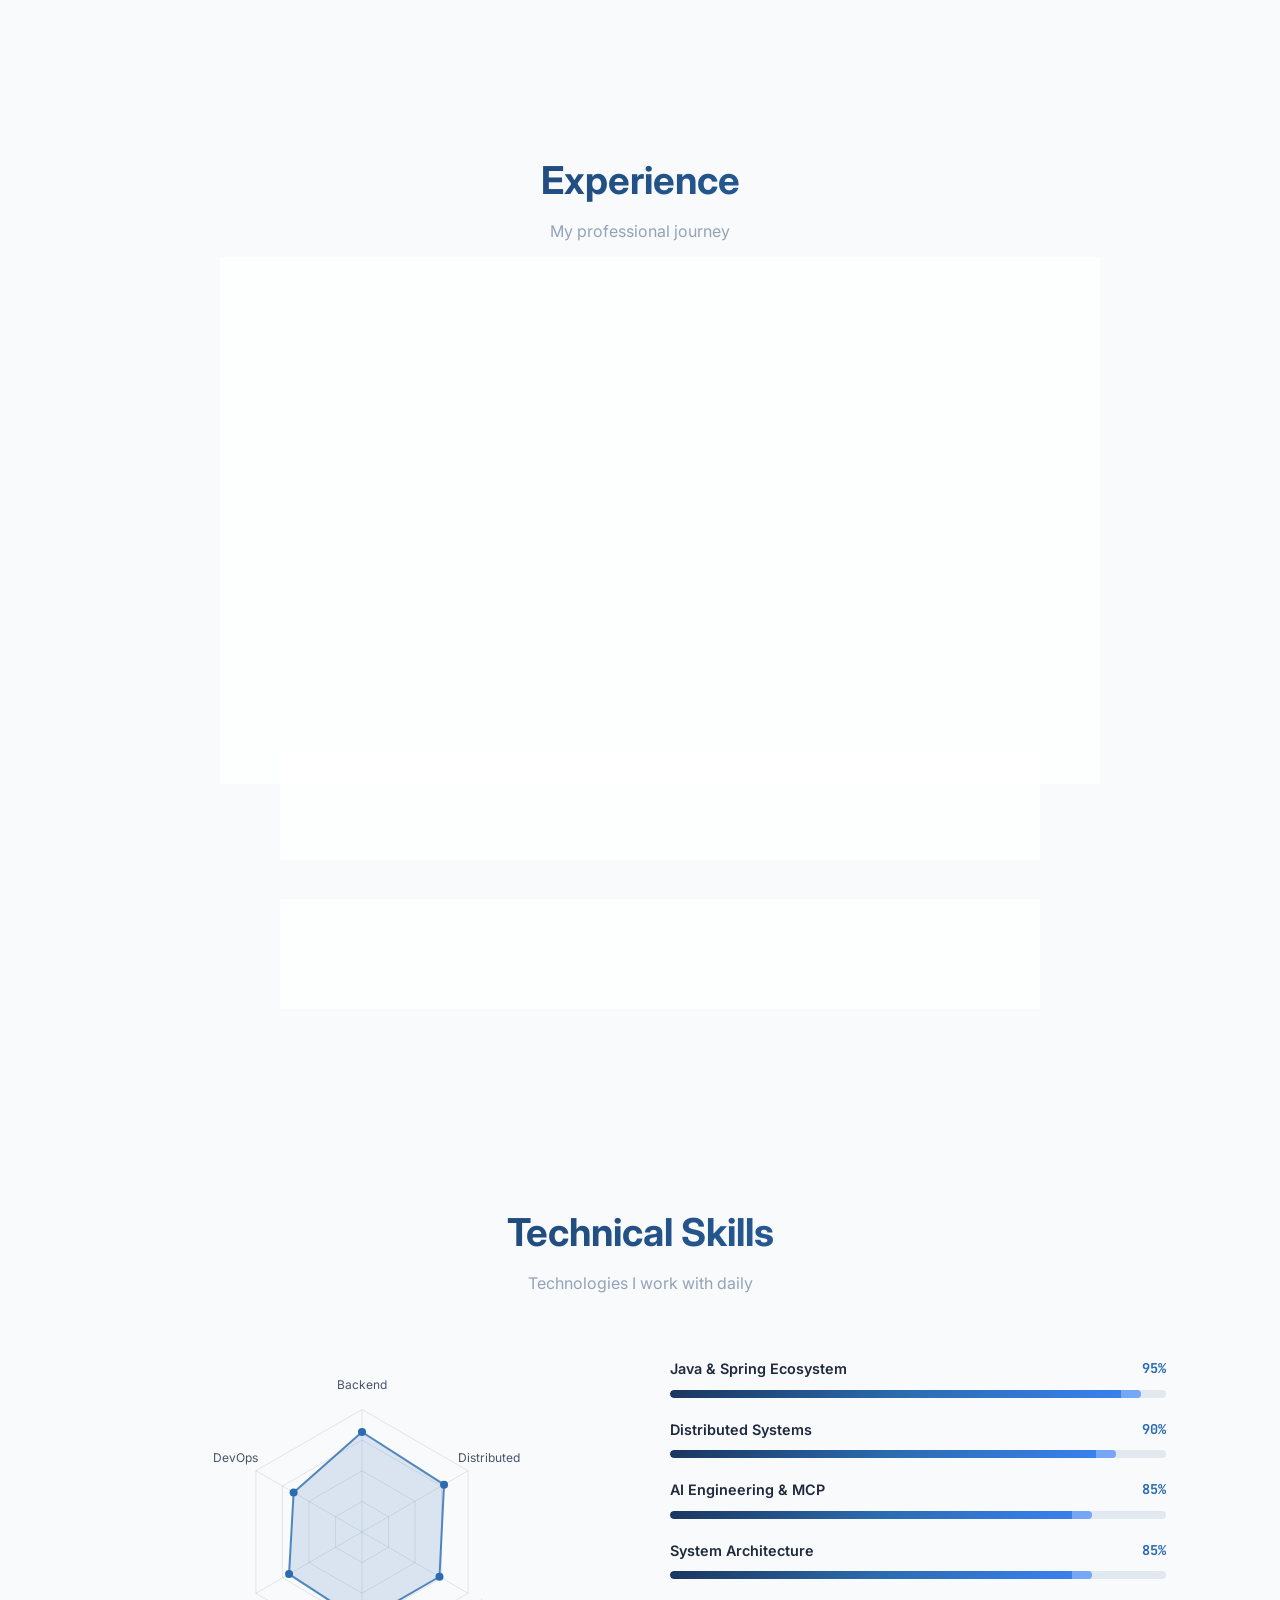
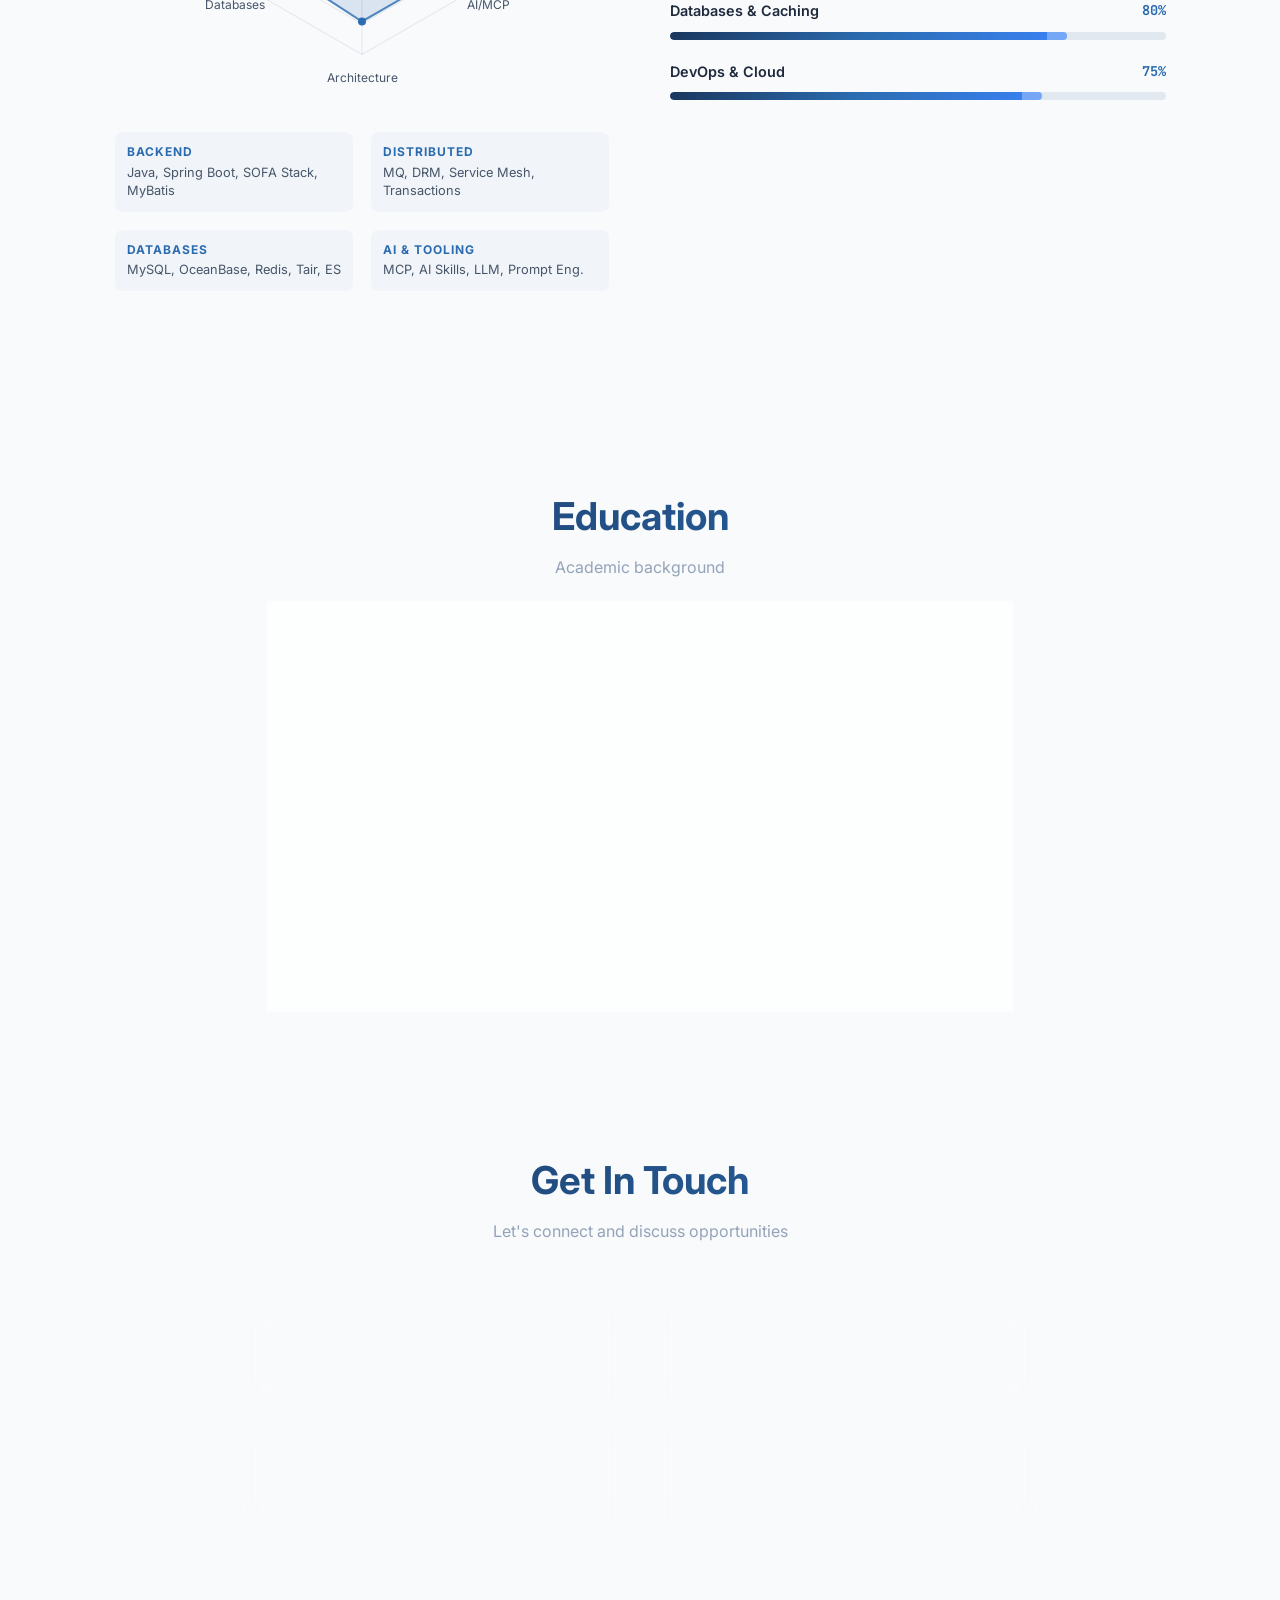
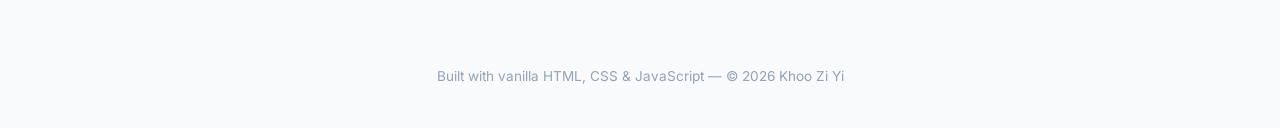
==== commit cdc1742a: "Change title from Senior Java Engineer to Java Engineer 🤖 Generated with [Qoder][https://qoder.com]" ====
--- a/index.html
+++ b/index.html
@@ -3,10 +3,10 @@
 <head>
     <meta charset="UTF-8">
     <meta name="viewport" content="width=device-width, initial-scale=1.0">
-    <meta name="description" content="Khoo Zi Yi - Senior Java Engineer at Ant International Group. Specializing in fintech, cross-border payments, and AI engineering.">
-    <meta property="og:title" content="Khoo Zi Yi | Senior Java Engineer">
+    <meta name="description" content="Khoo Zi Yi - Java Engineer at Ant International Group. Specializing in fintech, cross-border payments, and AI engineering.">
+    <meta property="og:title" content="Khoo Zi Yi | Java Engineer">
     <meta property="og:description" content="Portfolio - Fintech, Cross-Border Payments, AI Engineering">
-    <title>Khoo Zi Yi | Senior Java Engineer</title>
+    <title>Khoo Zi Yi | Java Engineer</title>
 
     <!-- Fonts -->
     <link rel="preconnect" href="https://fonts.googleapis.com">
@@ -107,7 +107,7 @@
 
             <div data-reveal="fade-up" data-reveal-delay="200">
                 <p class="summary-text" style="text-align:center; max-width:750px; margin:0 auto 48px; font-size:1.05rem; line-height:1.9;" data-i18n-html="about.summary">
-                    Senior Java Engineer at <strong>Ant International Group (Alipay+)</strong> with proven expertise in high-traffic cross-border payment marketing systems. Successfully built and maintained platforms serving <strong>15M+ users</strong> with mission-critical reliability. Recently promoted to Level 10 (P5) for consistently high performance. Currently pioneering <strong>AI-augmented development workflows</strong> and leading supplier integration architecture for the Alipay+ wallet ecosystem.
+                    Java Engineer at <strong>Ant International Group (Alipay+)</strong> with proven expertise in high-traffic cross-border payment marketing systems. Successfully built and maintained platforms serving <strong>15M+ users</strong> with mission-critical reliability. Recently promoted to Level 10 (P5) for consistently high performance. Currently pioneering <strong>AI-augmented development workflows</strong> and leading supplier integration architecture for the Alipay+ wallet ecosystem.
                 </p>
             </div>
 
